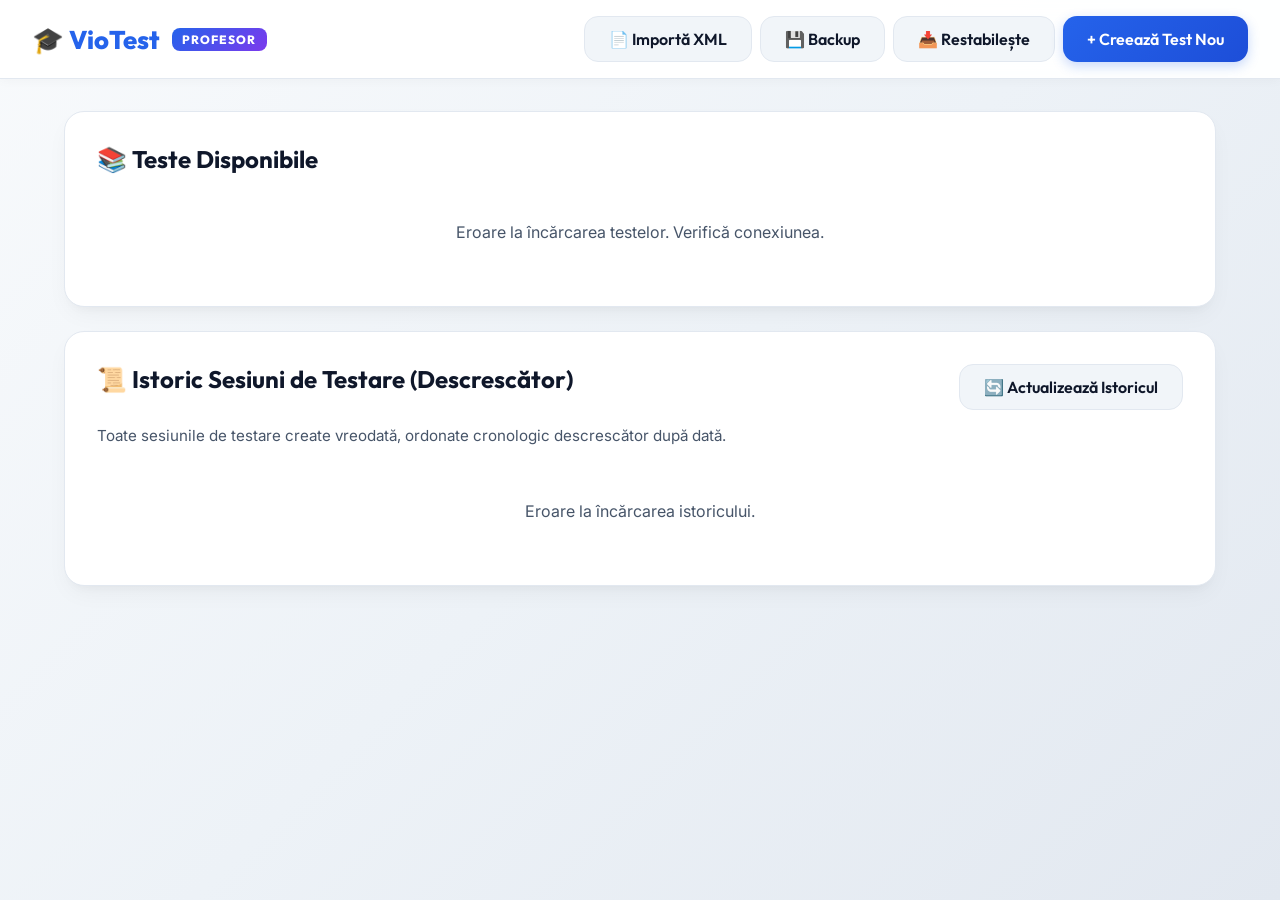
==== index.html @ 2efa8265 "Add XML test import with sample template and session history ordered descending by date" ====
<!DOCTYPE html>
<html lang="ro">
<head>
    <meta charset="UTF-8">
    <meta name="viewport" content="width=device-width, initial-scale=1.0">
    <title>VioTest - Panou Profesor</title>
    <link rel="stylesheet" href="css/styles.css?v=2">
</head>
<body>
    <header>
        <a href="index.html" class="brand">
            🎓 VioTest <span class="brand-badge">Profesor</span>
        </a>
        <div style="display: flex; gap: 0.5rem; flex-wrap: wrap;">
            <button class="btn btn-secondary" onclick="openXmlImportModal()" title="Importă un test dintr-un fișier XML">📄 Importă XML</button>
            <a href="api/backup.php" class="btn btn-secondary" title="Descarcă o copie de rezervă a testelor și rezultatelor">💾 Backup</a>
            <button class="btn btn-secondary" onclick="document.getElementById('restore-file-input').click()" title="Restabilește datele dintr-un fișier JSON de rezervă">📥 Restabilește</button>
            <input type="file" id="restore-file-input" accept=".json" onchange="handleRestoreFileSelect(event)" style="display: none;">
            <button class="btn btn-primary" onclick="openCreateTestModal()">+ Creează Test Nou</button>
        </div>
    </header>

    <main class="container">
        <!-- TEST MANAGEMENT SECTION -->
        <section class="card">
            <h2 class="card-title">📚 Teste Disponibile</h2>
            <div id="tests-loading" style="color: var(--text-secondary); text-align: center; padding: 2rem;">
                Se încarcă testele...
            </div>
            <div id="tests-list" style="display: grid; grid-template-columns: repeat(auto-fill, minmax(320px, 1fr)); gap: 1.25rem;"></div>
        </section>

        <!-- LIVE / SELECTED SESSION RESULTS MONITOR -->
        <section id="active-results-section" class="card" style="display: none;">
            <div style="display: flex; justify-content: space-between; align-items: center; margin-bottom: 1.5rem; flex-wrap: wrap; gap: 1rem;">
                <div>
                    <h2 class="card-title" id="results-session-title">📊 Rezultate Test în Direct</h2>
                    <p style="color: var(--text-secondary); font-size: 0.95rem;">
                        Cod Sesiune: <strong id="results-session-code" style="color: var(--accent-blue);">--</strong>
                    </p>
                </div>
                <div style="display: flex; gap: 0.75rem;">
                    <button class="btn btn-secondary" onclick="openBigScreenForActiveSession()">🖥️ Deschide pe Ecran Mare (QR)</button>
                    <button class="btn btn-secondary" onclick="refreshResults()">🔄 Actualizează Rezultatele</button>
                </div>
            </div>

            <!-- Stats Summary Cards -->
            <div style="display: grid; grid-template-columns: repeat(auto-fit, minmax(180px, 1fr)); gap: 1rem; margin-bottom: 1.5rem;">
                <div style="background: #f8fafc; padding: 1.25rem; border-radius: var(--radius-md); border: 1px solid var(--border-color); text-align: center;">
                    <div style="font-size: 0.85rem; color: var(--text-secondary); font-weight: 600;">Total Studenți</div>
                    <div id="stat-total-students" style="font-family: var(--font-heading); font-size: 2.2rem; font-weight: 800; color: var(--accent-blue);">0</div>
                </div>
                <div style="background: #f8fafc; padding: 1.25rem; border-radius: var(--radius-md); border: 1px solid var(--border-color); text-align: center;">
                    <div style="font-size: 0.85rem; color: var(--text-secondary); font-weight: 600;">Media Notei</div>
                    <div id="stat-avg-score" style="font-family: var(--font-heading); font-size: 2.2rem; font-weight: 800; color: var(--accent-green);">0</div>
                </div>
            </div>

            <!-- Results Table -->
            <div style="overflow-x: auto;">
                <table class="results-table">
                    <thead>
                        <tr>
                            <th>Nume Student</th>
                            <th>ID Student</th>
                            <th>Punctaj</th>
                            <th>Procentaj</th>
                            <th>Trimis la</th>
                        </tr>
                    </thead>
                    <tbody id="results-table-body">
                        <tr>
                            <td colspan="5" style="text-align: center; color: var(--text-secondary); padding: 2rem;">
                                Se așteaptă ca studenții să finalizeze testul...
                            </td>
                        </tr>
                    </tbody>
                </table>
            </div>
        </section>

        <!-- SESSION HISTORY SECTION (ORDERED DESCENDING) -->
        <section class="card">
            <div style="display: flex; justify-content: space-between; align-items: center; margin-bottom: 1rem; flex-wrap: wrap; gap: 1rem;">
                <h2 class="card-title">📜 Istoric Sesiuni de Testare (Descrescător)</h2>
                <button class="btn btn-secondary" onclick="loadHistory()">🔄 Actualizează Istoricul</button>
            </div>
            <p style="color: var(--text-secondary); font-size: 0.95rem; margin-bottom: 1.5rem;">
                Toate sesiunile de testare create vreodată, ordonate cronologic descrescător după dată.
            </p>
            <div id="history-loading" style="color: var(--text-secondary); text-align: center; padding: 2rem;">
                Se încarcă istoricul sesiunilor...
            </div>
            <div id="history-list" style="display: grid; grid-template-columns: repeat(auto-fill, minmax(340px, 1fr)); gap: 1.25rem;"></div>
        </section>
    </main>

    <!-- CREATE TEST MODAL -->
    <div id="create-modal" style="display: none; position: fixed; inset: 0; background: rgba(0,0,0,0.5); backdrop-filter: blur(4px); z-index: 500; overflow-y: auto; padding: 2rem 1rem;">
        <div class="card" style="max-width: 800px; margin: 0 auto; box-shadow: 0 20px 50px rgba(0,0,0,0.15);">
            <div style="display: flex; justify-content: space-between; align-items: center; margin-bottom: 1.5rem;">
                <h2 class="card-title">📝 Creează un Test Nou</h2>
                <button onclick="closeCreateTestModal()" style="background: none; border: none; color: var(--text-secondary); font-size: 1.5rem; cursor: pointer;">✕</button>
            </div>

            <form id="create-test-form" onsubmit="handleCreateTest(event)">
                <div class="form-group">
                    <label class="form-label">Titlul Testului / Subiectul Lecției</label>
                    <input type="text" id="test-title" class="form-input" placeholder="ex. Fizică Cuantică - Test Cursul 3" required>
                </div>

                <div class="form-group">
                    <label class="form-label">Limită de Timp (Minute)</label>
                    <input type="number" id="test-duration" class="form-input" min="1" max="180" value="5" required>
                </div>

                <hr style="border: 0; border-top: 1px solid var(--border-color); margin: 1.5rem 0;">

                <div style="display: flex; justify-content: space-between; align-items: center; margin-bottom: 1rem;">
                    <h3 style="font-family: var(--font-heading); font-size: 1.2rem;">Întrebări (Selectează 1 din 4 opțiuni)</h3>
                    <button type="button" class="btn btn-secondary" onclick="addQuestionField()">+ Adaugă Întrebare</button>
                </div>

                <div id="questions-container"></div>

                <div style="display: flex; gap: 1rem; justify-content: flex-end; margin-top: 2rem;">
                    <button type="button" class="btn btn-secondary" onclick="closeCreateTestModal()">Anulează</button>
                    <button type="submit" class="btn btn-primary">Salvează Testul</button>
                </div>
            </form>
        </div>
    </div>

    <!-- XML IMPORT MODAL -->
    <div id="xml-modal" style="display: none; position: fixed; inset: 0; background: rgba(0,0,0,0.5); backdrop-filter: blur(4px); z-index: 500; overflow-y: auto; padding: 2rem 1rem;">
        <div class="card" style="max-width: 750px; margin: 0 auto; box-shadow: 0 20px 50px rgba(0,0,0,0.15);">
            <div style="display: flex; justify-content: space-between; align-items: center; margin-bottom: 1.5rem;">
                <h2 class="card-title">📄 Importă Test din fișier XML</h2>
                <button onclick="closeXmlImportModal()" style="background: none; border: none; color: var(--text-secondary); font-size: 1.5rem; cursor: pointer;">✕</button>
            </div>

            <div style="background: #f8fafc; border: 1px solid var(--border-color); padding: 1.25rem; border-radius: var(--radius-md); margin-bottom: 1.5rem;">
                <div style="font-weight: 700; color: var(--accent-blue); margin-bottom: 0.5rem;">Model XML de Exemplu:</div>
                <p style="font-size: 0.9rem; color: var(--text-secondary); margin-bottom: 1rem;">
                    Puteți încărca teste dintr-un fișier XML structurat ca mai jos. Apăsați pe buton pentru a descărca fișierul model de exemplu:
                </p>
                <a href="sample_test.xml" download class="btn btn-secondary" style="font-size: 0.9rem; padding: 0.5rem 1rem; margin-bottom: 1rem;">
                    📥 Descarcă Model XML Exemplu (`sample_test.xml`)
                </a>
                
                <pre style="background: #0f172a; color: #38bdf8; padding: 1rem; border-radius: var(--radius-sm); font-size: 0.85rem; overflow-x: auto; max-height: 200px;">
&lt;?xml version="1.0" encoding="UTF-8"?&gt;
&lt;test&gt;
    &lt;title&gt;Titlul Testului Tău&lt;/title&gt;
    &lt;duration_minutes&gt;5&lt;/duration_minutes&gt;
    &lt;questions&gt;
        &lt;question&gt;
            &lt;text&gt;Textul întrebării tale?&lt;/text&gt;
            &lt;option_a&gt;Varianta A&lt;/option_a&gt;
            &lt;option_b&gt;Varianta B&lt;/option_b&gt;
            &lt;option_c&gt;Varianta C&lt;/option_c&gt;
            &lt;option_d&gt;Varianta D&lt;/option_d&gt;
            &lt;correct_option&gt;B&lt;/correct_option&gt;
        &lt;/question&gt;
    &lt;/questions&gt;
&lt;/test&gt;</pre>
            </div>

            <form id="xml-upload-form" onsubmit="handleXmlUpload(event)">
                <div class="form-group">
                    <label class="form-label">Selectează fișierul XML de pe calculator:</label>
                    <input type="file" id="xml-file-input" class="form-input" accept=".xml" required>
                </div>

                <div style="display: flex; gap: 1rem; justify-content: flex-end; margin-top: 1.5rem;">
                    <button type="button" class="btn btn-secondary" onclick="closeXmlImportModal()">Anulează</button>
                    <button type="submit" class="btn btn-primary">🚀 Importă Testul Acum</button>
                </div>
            </form>
        </div>
    </div>

    <!-- BIG SCREEN PROJECTOR MODAL -->
    <div id="big-screen-modal" class="big-screen-modal" style="display: none;">
        <div class="big-screen-header">
            <div>
                <span class="brand-badge" style="font-size: 0.9rem; padding: 0.4rem 0.8rem;">Sesiune Test în Direct</span>
                <h1 id="big-screen-title" style="font-family: var(--font-heading); font-size: 2.2rem; margin-top: 0.5rem; color: var(--text-primary);">Test Lecție</h1>
            </div>
            <button class="btn btn-secondary" onclick="closeBigScreenModal()">Închide Modul Ecran Mare</button>
        </div>

        <div class="big-screen-content">
            <div class="qr-box">
                <div id="big-screen-qr"></div>
                <div style="color: #0f172a; font-family: var(--font-heading); font-weight: 700; margin-top: 1rem; font-size: 1.1rem;">
                    Scanează cu camera telefonului pentru a începe testul
                </div>
            </div>

            <div style="display: flex; flex-direction: column; justify-content: center; gap: 1.5rem;">
                <div>
                    <div style="font-size: 1.1rem; color: var(--text-secondary); font-weight: 600;">Pasul 1: Scanează codul QR sau accesează:</div>
                    <div class="big-join-url" id="big-screen-url">http://.../student.html</div>
                </div>

                <div>
                    <div style="font-size: 1.1rem; color: var(--text-secondary); font-weight: 600;">Pasul 2: Introdu Codul de Sesiune:</div>
                    <div class="big-session-code" id="big-screen-code">000000</div>
                </div>

                <div style="background: #f8fafc; border: 2px solid var(--border-color); padding: 1.5rem; border-radius: var(--radius-lg); margin-top: 1rem;">
                    <div style="display: flex; justify-content: space-between; align-items: center;">
                        <span style="font-size: 1.2rem; font-weight: 700;">Studenți care au trimis:</span>
                        <span id="big-screen-count" style="font-family: var(--font-heading); font-size: 2.5rem; font-weight: 800; color: var(--accent-green);">0</span>
                    </div>
                </div>
            </div>
        </div>
    </div>

    <script src="js/qrcode.min.js"></script>
    <script src="js/admin.js"></script>
</body>
</html>
---- css/styles.css ----
/* VioTest - Modern Light Theme Design System */
@import url('https://fonts.googleapis.com/css2?family=Outfit:wght@300;400;500;600;700;800&family=Inter:wght@400;500;600;700&display=swap');

:root {
    --bg-primary: #f8fafc;
    --bg-secondary: #edf2f7;
    --bg-card: #ffffff;
    --bg-card-hover: #f1f5f9;
    --border-color: #e2e8f0;
    --border-accent: #cbd5e1;
    
    --accent-blue: #2563eb;
    --accent-blue-hover: #1d4ed8;
    --accent-purple: #7c3aed;
    --accent-green: #059669;
    --accent-red: #dc2626;
    --accent-yellow: #d97706;
    
    --text-primary: #0f172a;
    --text-secondary: #475569;
    --text-muted: #64748b;
    
    --radius-sm: 8px;
    --radius-md: 14px;
    --radius-lg: 20px;
    --radius-xl: 28px;
    
    --shadow-soft: 0 10px 25px -5px rgba(0, 0, 0, 0.05), 0 8px 10px -6px rgba(0, 0, 0, 0.03);
    --shadow-glow: 0 0 20px rgba(37, 99, 235, 0.15);
    
    --font-heading: 'Outfit', sans-serif;
    --font-body: 'Inter', sans-serif;
}

* {
    box-sizing: border-box;
    margin: 0;
    padding: 0;
}

html, body {
    color-scheme: light !important;
    font-family: var(--font-body);
    background: #f1f5f9 !important;
    background-image: linear-gradient(135deg, #f8fafc 0%, #edf2f7 50%, #e2e8f0 100%) !important;
    color: var(--text-primary) !important;
    min-height: 100vh;
    display: flex;
    flex-direction: column;
    overflow-x: hidden;
}

/* Header & Navigation */
header {
    background: rgba(255, 255, 255, 0.95);
    backdrop-filter: blur(16px);
    border-bottom: 1px solid var(--border-color);
    padding: 1rem 2rem;
    position: sticky;
    top: 0;
    z-index: 100;
    display: flex;
    justify-content: space-between;
    align-items: center;
    box-shadow: 0 2px 10px rgba(0,0,0,0.03);
}

.brand {
    display: flex;
    align-items: center;
    gap: 0.75rem;
    font-family: var(--font-heading);
    font-size: 1.6rem;
    font-weight: 800;
    color: var(--accent-blue);
    text-decoration: none;
}

.brand-badge {
    background: linear-gradient(135deg, var(--accent-blue), var(--accent-purple));
    color: #fff;
    padding: 0.25rem 0.65rem;
    border-radius: var(--radius-sm);
    font-size: 0.75rem;
    font-weight: 800;
    letter-spacing: 1px;
    text-transform: uppercase;
}

/* Containers */
.container {
    max-width: 1200px;
    margin: 2rem auto;
    padding: 0 1.5rem;
    width: 100%;
    flex: 1;
}

.student-container {
    max-width: 720px;
    margin: 1.5rem auto;
    padding: 0 1rem;
}

/* Card Component */
.card {
    background: var(--bg-card);
    border: 1px solid var(--border-color);
    border-radius: var(--radius-lg);
    padding: 2rem;
    margin-bottom: 1.5rem;
    box-shadow: var(--shadow-soft);
    transition: all 0.25s ease;
}

.card-title {
    font-family: var(--font-heading);
    font-size: 1.5rem;
    font-weight: 700;
    color: var(--text-primary);
    margin-bottom: 1rem;
    display: flex;
    align-items: center;
    gap: 0.5rem;
}

/* Buttons */
.btn {
    display: inline-flex;
    align-items: center;
    justify-content: center;
    gap: 0.5rem;
    padding: 0.75rem 1.5rem;
    font-family: var(--font-heading);
    font-size: 1rem;
    font-weight: 600;
    border-radius: var(--radius-md);
    border: none;
    cursor: pointer;
    transition: all 0.2s cubic-bezier(0.4, 0, 0.2, 1);
    text-decoration: none;
}

.btn-primary {
    background: linear-gradient(135deg, var(--accent-blue), #1d4ed8);
    color: #ffffff;
    box-shadow: 0 4px 12px rgba(37, 99, 235, 0.25);
}

.btn-primary:hover {
    transform: translateY(-2px);
    box-shadow: 0 6px 18px rgba(37, 99, 235, 0.35);
}

.btn-secondary {
    background: #f1f5f9;
    color: var(--text-primary);
    border: 1px solid var(--border-color);
}

.btn-secondary:hover {
    background: #e2e8f0;
    border-color: var(--border-accent);
}

.btn-success {
    background: linear-gradient(135deg, var(--accent-green), #047857);
    color: #ffffff;
    font-weight: 700;
    box-shadow: 0 4px 12px rgba(5, 150, 105, 0.25);
}

.btn-success:hover {
    transform: translateY(-2px);
    box-shadow: 0 6px 18px rgba(5, 150, 105, 0.35);
}

.btn-lg {
    padding: 1rem 2rem;
    font-size: 1.15rem;
    border-radius: var(--radius-lg);
}

.btn-full {
    width: 100%;
}

/* Inputs & Form Groups */
.form-group {
    margin-bottom: 1.25rem;
}

.form-label {
    display: block;
    font-size: 0.9rem;
    font-weight: 600;
    color: var(--text-secondary);
    margin-bottom: 0.4rem;
}

.form-input, .form-select, .form-textarea {
    width: 100%;
    padding: 0.85rem 1rem;
    background: #ffffff;
    border: 1px solid var(--border-accent);
    border-radius: var(--radius-md);
    color: var(--text-primary);
    font-family: var(--font-body);
    font-size: 1rem;
    outline: none;
    transition: all 0.2s;
}

.form-input:focus, .form-select:focus, .form-textarea:focus {
    border-color: var(--accent-blue);
    box-shadow: 0 0 0 3px rgba(37, 99, 235, 0.15);
}

/* BIG SCREEN PROJECTOR MODE (LIGHT THEME) */
.big-screen-modal {
    position: fixed;
    inset: 0;
    background: #ffffff;
    z-index: 1000;
    display: flex;
    flex-direction: column;
    padding: 2.5rem;
    animation: fadeIn 0.3s ease;
}

.big-screen-header {
    display: flex;
    justify-content: space-between;
    align-items: center;
    border-bottom: 2px solid var(--border-color);
    padding-bottom: 1.5rem;
}

.big-screen-content {
    flex: 1;
    display: grid;
    grid-template-columns: 1fr 1fr;
    gap: 3rem;
    align-items: center;
    margin: 2rem 0;
}

.qr-box {
    background: #ffffff;
    padding: 2.5rem;
    border-radius: var(--radius-xl);
    border: 2px solid var(--border-color);
    display: flex;
    flex-direction: column;
    align-items: center;
    justify-content: center;
    box-shadow: 0 15px 40px rgba(0, 0, 0, 0.08);
}

.big-session-code {
    font-family: var(--font-heading);
    font-size: 4rem;
    font-weight: 800;
    color: var(--accent-blue);
    letter-spacing: 4px;
    background: #eff6ff;
    padding: 0.5rem 1.75rem;
    border-radius: var(--radius-lg);
    border: 2px dashed var(--accent-blue);
    display: inline-block;
    margin-top: 1rem;
}

.big-join-url {
    font-size: 1.4rem;
    color: var(--accent-blue);
    font-weight: 600;
    margin-top: 0.5rem;
    word-break: break-all;
}

/* STUDENT TIMER & TEST QUESTION CARDS */
.timer-badge {
    position: sticky;
    top: 5rem;
    z-index: 90;
    background: rgba(255, 255, 255, 0.95);
    backdrop-filter: blur(12px);
    border: 2px solid var(--accent-yellow);
    border-radius: var(--radius-lg);
    padding: 0.85rem 1.5rem;
    display: flex;
    align-items: center;
    justify-content: space-between;
    margin-bottom: 1.5rem;
    box-shadow: 0 6px 20px rgba(217, 119, 6, 0.15);
}

.timer-badge.warning {
    border-color: var(--accent-red);
    box-shadow: 0 0 20px rgba(220, 38, 38, 0.25);
    animation: pulse 1s infinite alternate;
}

.timer-clock {
    font-family: var(--font-heading);
    font-size: 1.8rem;
    font-weight: 800;
    color: var(--accent-yellow);
}

.timer-badge.warning .timer-clock {
    color: var(--accent-red);
}

/* 1-OF-4 OPTIONS SELECTOR */
.question-card {
    background: var(--bg-card);
    border: 1px solid var(--border-color);
    border-radius: var(--radius-lg);
    padding: 1.75rem;
    margin-bottom: 1.5rem;
    box-shadow: 0 4px 12px rgba(0,0,0,0.03);
}

.question-title {
    font-size: 1.2rem;
    font-weight: 700;
    color: var(--text-primary);
    margin-bottom: 1.25rem;
    line-height: 1.5;
}

.options-grid {
    display: grid;
    grid-template-columns: 1fr;
    gap: 0.75rem;
}

.option-btn {
    display: flex;
    align-items: center;
    gap: 1rem;
    padding: 1rem 1.25rem;
    background: #f8fafc;
    border: 1.5px solid var(--border-color);
    border-radius: var(--radius-md);
    color: var(--text-primary);
    cursor: pointer;
    transition: all 0.2s ease;
    text-align: left;
    font-size: 1.05rem;
    font-weight: 500;
}

.option-btn:hover {
    background: #eff6ff;
    border-color: var(--accent-blue);
}

.option-btn.selected {
    background: #eff6ff;
    border-color: var(--accent-blue);
    box-shadow: 0 0 12px rgba(37, 99, 235, 0.2);
    font-weight: 600;
}

.option-badge {
    width: 34px;
    height: 34px;
    border-radius: 50%;
    background: #e2e8f0;
    color: var(--text-primary);
    display: flex;
    align-items: center;
    justify-content: center;
    font-family: var(--font-heading);
    font-weight: 700;
    flex-shrink: 0;
}

.option-btn.selected .option-badge {
    background: var(--accent-blue);
    color: #ffffff;
}

/* RESULTS TABLE */
.results-table {
    width: 100%;
    border-collapse: collapse;
    margin-top: 1rem;
}

.results-table th, .results-table td {
    padding: 1rem;
    text-align: left;
    border-bottom: 1px solid var(--border-color);
}

.results-table th {
    font-family: var(--font-heading);
    color: var(--text-secondary);
    font-weight: 700;
    font-size: 0.85rem;
    text-transform: uppercase;
    letter-spacing: 0.5px;
    background: #f8fafc;
}

.score-tag {
    display: inline-block;
    padding: 0.35rem 0.75rem;
    border-radius: var(--radius-sm);
    font-weight: 700;
    font-size: 0.9rem;
}

.score-tag.high {
    background: #dcfce7;
    color: #166534;
    border: 1px solid #bbf7d0;
}

.score-tag.medium {
    background: #fef3c7;
    color: #92400e;
    border: 1px solid #fde68a;
}

.score-tag.low {
    background: #fee2e2;
    color: #991b1b;
    border: 1px solid #fecaca;
}

/* Animations */
@keyframes fadeIn {
    from { opacity: 0; transform: scale(0.99); }
    to { opacity: 1; transform: scale(1); }
}

@keyframes pulse {
    0% { transform: scale(1); }
    100% { transform: scale(1.02); }
}

/* Responsive adjustments */
@media (max-width: 768px) {
    .big-screen-content {
        grid-template-columns: 1fr;
        gap: 1.5rem;
    }
    
    header {
        padding: 1rem;
    }
    
    .card {
        padding: 1.25rem;
    }
}
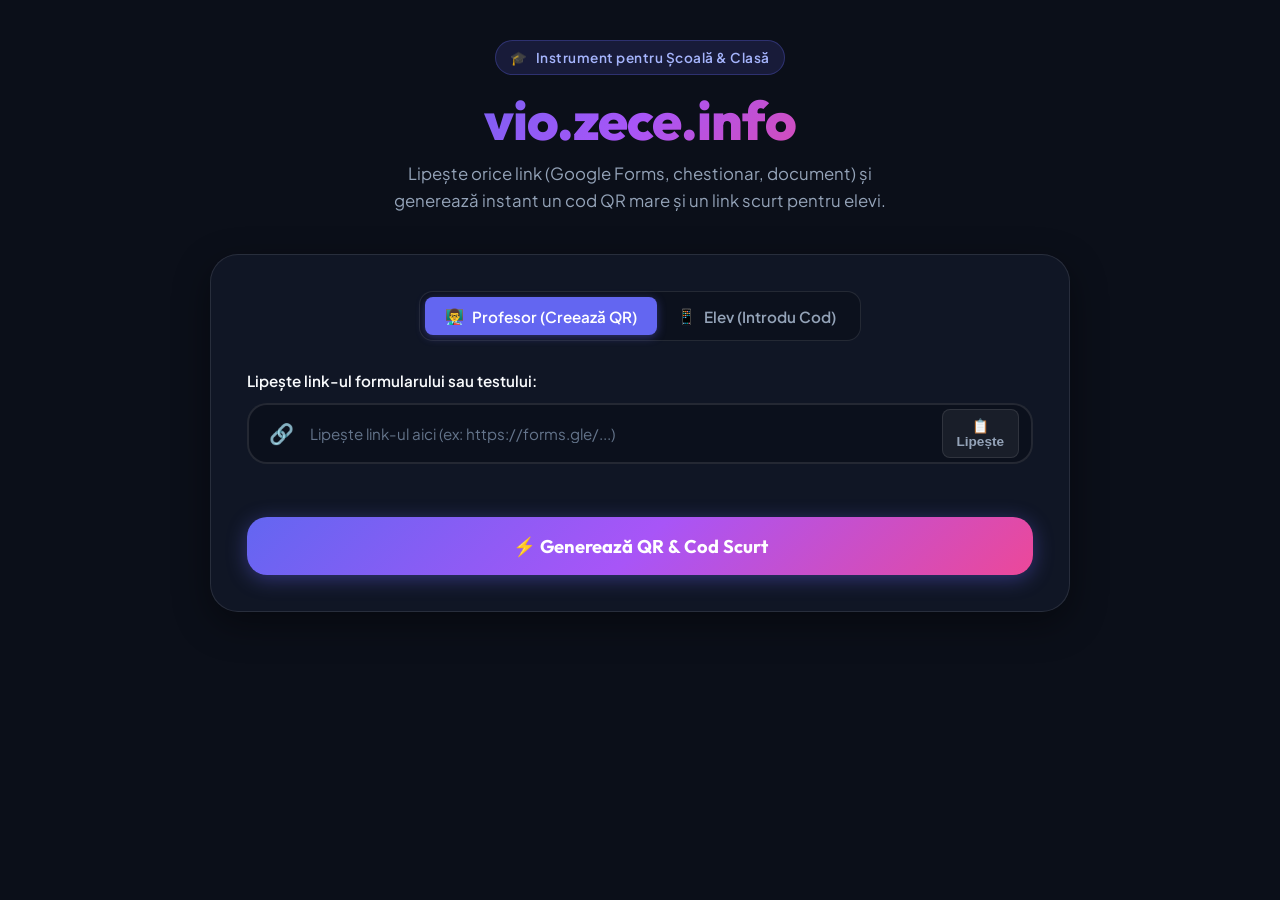
==== commit bed4eec7: "feat: transform application into a classroom QR code and short link generator" ====
--- a/index.html
+++ b/index.html
@@ -3,224 +3,182 @@
 <head>
     <meta charset="UTF-8">
     <meta name="viewport" content="width=device-width, initial-scale=1.0">
-    <title>VioTest - Panou Profesor</title>
-    <link rel="stylesheet" href="css/styles.css?v=2">
+    <title>vio.zece.info - Generează QR & Cod Rapid pentru Clasă</title>
+    <meta name="description" content="Partajează instant Google Forms, teste și link-uri în clasă: generează un cod QR mare și un link scurt de forma vio.zece.info/1234.">
+    
+    <!-- Open Graph for sharing -->
+    <meta property="og:title" content="vio.zece.info - Cod & QR Rapid">
+    <meta property="og:description" content="Partajare rapidă de link-uri și formulare pentru elevi.">
+    <meta property="og:type" content="website">
+
+    <link rel="stylesheet" href="css/styles.css?v=3">
 </head>
 <body>
-    <header>
-        <a href="index.html" class="brand">
-            🎓 VioTest <span class="brand-badge">Profesor</span>
-        </a>
-        <div style="display: flex; gap: 0.5rem; flex-wrap: wrap;">
-            <button class="btn btn-secondary" onclick="openXmlImportModal()" title="Importă un test dintr-un fișier XML">📄 Importă XML</button>
-            <a href="api/backup.php" class="btn btn-secondary" title="Descarcă o copie de rezervă a testelor și rezultatelor">💾 Backup</a>
-            <button class="btn btn-secondary" onclick="document.getElementById('restore-file-input').click()" title="Restabilește datele dintr-un fișier JSON de rezervă">📥 Restabilește</button>
-            <input type="file" id="restore-file-input" accept=".json" onchange="handleRestoreFileSelect(event)" style="display: none;">
-            <button class="btn btn-primary" onclick="openCreateTestModal()">+ Creează Test Nou</button>
-        </div>
-    </header>
+    <!-- Ambient Background Effects -->
+    <div class="bg-ambient">
+        <div class="ambient-circle-1"></div>
+        <div class="ambient-circle-2"></div>
+    </div>
 
-    <main class="container">
-        <!-- TEST MANAGEMENT SECTION -->
-        <section class="card">
-            <h2 class="card-title">📚 Teste Disponibile</h2>
-            <div id="tests-loading" style="color: var(--text-secondary); text-align: center; padding: 2rem;">
-                Se încarcă testele...
+    <div class="app-container">
+        <!-- Header / Branding -->
+        <header class="app-header">
+            <div class="brand-badge">
+                <span>🎓</span> Instrument pentru Școală & Clasă
             </div>
-            <div id="tests-list" style="display: grid; grid-template-columns: repeat(auto-fill, minmax(320px, 1fr)); gap: 1.25rem;"></div>
-        </section>
+            <h1 class="brand-title">vio.zece.info</h1>
+            <p class="brand-desc">Lipește orice link (Google Forms, chestionar, document) și generează instant un cod QR mare și un link scurt pentru elevi.</p>
+        </header>
 
-        <!-- LIVE / SELECTED SESSION RESULTS MONITOR -->
-        <section id="active-results-section" class="card" style="display: none;">
-            <div style="display: flex; justify-content: space-between; align-items: center; margin-bottom: 1.5rem; flex-wrap: wrap; gap: 1rem;">
-                <div>
-                    <h2 class="card-title" id="results-session-title">📊 Rezultate Test în Direct</h2>
-                    <p style="color: var(--text-secondary); font-size: 0.95rem;">
-                        Cod Sesiune: <strong id="results-session-code" style="color: var(--accent-blue);">--</strong>
-                    </p>
-                </div>
-                <div style="display: flex; gap: 0.75rem;">
-                    <button class="btn btn-secondary" onclick="openBigScreenForActiveSession()">🖥️ Deschide pe Ecran Mare (QR)</button>
-                    <button class="btn btn-secondary" onclick="refreshResults()">🔄 Actualizează Rezultatele</button>
-                </div>
+        <!-- Main Workspace Card -->
+        <main class="main-card">
+            <!-- Mode Switcher Tabs -->
+            <div class="mode-tabs">
+                <button type="button" id="tab-teacher" class="tab-btn active" onclick="switchMode('teacher')">
+                    <span>👨‍🏫</span> Profesor (Creează QR)
+                </button>
+                <button type="button" id="tab-student" class="tab-btn" onclick="switchMode('student')">
+                    <span>📱</span> Elev (Introdu Cod)
+                </button>
             </div>
 
-            <!-- Stats Summary Cards -->
-            <div style="display: grid; grid-template-columns: repeat(auto-fit, minmax(180px, 1fr)); gap: 1rem; margin-bottom: 1.5rem;">
-                <div style="background: #f8fafc; padding: 1.25rem; border-radius: var(--radius-md); border: 1px solid var(--border-color); text-align: center;">
-                    <div style="font-size: 0.85rem; color: var(--text-secondary); font-weight: 600;">Total Studenți</div>
-                    <div id="stat-total-students" style="font-family: var(--font-heading); font-size: 2.2rem; font-weight: 800; color: var(--accent-blue);">0</div>
+            <!-- TEACHER VIEW -->
+            <div id="teacher-view">
+                <div class="input-group-wrapper">
+                    <label for="url-input" class="input-label">Lipește link-ul formularului sau testului:</label>
+                    <div class="input-box-container" id="input-container">
+                        <span class="input-icon">🔗</span>
+                        <input 
+                            type="text" 
+                            id="url-input" 
+                            class="url-input" 
+                            placeholder="Lipește link-ul aici (ex: https://forms.gle/...)" 
+                            autocomplete="off" 
+                            spellcheck="false"
+                        >
+                        <div class="input-actions">
+                            <button type="button" id="btn-paste" class="action-icon-btn" title="Lipește din clipboard" onclick="pasteFromClipboard()">
+                                📋 Lipește
+                            </button>
+                            <button type="button" id="btn-clear" class="action-icon-btn" title="Șterge textul" onclick="clearInput()" style="display: none;">
+                                ✕ Șterge
+                            </button>
+                        </div>
+                    </div>
+                    <div id="validation-msg" class="validation-message"></div>
                 </div>
-                <div style="background: #f8fafc; padding: 1.25rem; border-radius: var(--radius-md); border: 1px solid var(--border-color); text-align: center;">
-                    <div style="font-size: 0.85rem; color: var(--text-secondary); font-weight: 600;">Media Notei</div>
-                    <div id="stat-avg-score" style="font-family: var(--font-heading); font-size: 2.2rem; font-weight: 800; color: var(--accent-green);">0</div>
-                </div>
+
+                <button type="button" id="btn-generate" class="btn-generate" onclick="handleGenerate()">
+                    <span>⚡ Generează QR & Cod Scurt</span>
+                </button>
+
+                <!-- RESULTS SECTION (Smoothly revealed upon generation) -->
+                <section id="results-section" class="results-container" style="display: none;">
+                    
+                    <!-- Short Link Box for Students -->
+                    <div class="short-link-badge-container">
+                        <div class="short-link-label">Cod Scurt pentru Elevi</div>
+                        <div class="short-link-url-display">
+                            <span id="domain-prefix">vio.zece.info/</span>
+                            <span id="short-code-badge" class="short-code-highlight">----</span>
+                        </div>
+                        <div class="short-link-actions">
+                            <button type="button" class="btn-secondary" onclick="copyShortLink()">
+                                📋 Copiază Link Scurt
+                            </button>
+                            <button type="button" class="btn-secondary" onclick="openDestinationUrl()">
+                                ↗️ Deschide Formular
+                            </button>
+                        </div>
+                    </div>
+
+                    <!-- Scannable Big QR Code Frame -->
+                    <div class="qr-frame">
+                        <div id="qrcode-container"></div>
+                    </div>
+
+                    <p class="qr-instruction">
+                        <span>📷</span> Elevii pot scana acest cod direct cu camera telefonului
+                    </p>
+
+                    <!-- QR Actions (Projector Mode / Download) -->
+                    <div class="qr-actions">
+                        <button type="button" class="btn-projector" onclick="openProjectorMode()">
+                            🖥️ Mod Proiector (Ecran Mare)
+                        </button>
+                        <button type="button" class="btn-secondary" onclick="downloadQrImage()">
+                            💾 Descarcă QR (PNG)
+                        </button>
+                        <button type="button" class="btn-secondary" onclick="resetForm()">
+                            🔄 Alt Link
+                        </button>
+                    </div>
+
+                    <!-- Destination URL Info Pill -->
+                    <div class="destination-pill" id="dest-pill" title="">
+                        <span>Trimite către:</span>
+                        <a id="dest-link-anchor" href="#" target="_blank" rel="noopener noreferrer">...</a>
+                    </div>
+                </section>
             </div>
 
-            <!-- Results Table -->
-            <div style="overflow-x: auto;">
-                <table class="results-table">
-                    <thead>
-                        <tr>
-                            <th>Nume Student</th>
-                            <th>ID Student</th>
-                            <th>Punctaj</th>
-                            <th>Procentaj</th>
-                            <th>Trimis la</th>
-                        </tr>
-                    </thead>
-                    <tbody id="results-table-body">
-                        <tr>
-                            <td colspan="5" style="text-align: center; color: var(--text-secondary); padding: 2rem;">
-                                Se așteaptă ca studenții să finalizeze testul...
-                            </td>
-                        </tr>
-                    </tbody>
-                </table>
-            </div>
-        </section>
+            <!-- STUDENT DIRECT ENTRY VIEW -->
+            <div id="student-view" class="student-card-view" style="display: none;">
+                <h2 style="font-family: var(--font-heading); font-size: 1.5rem; margin-bottom: 0.5rem;">Intră la test sau formular</h2>
+                <p style="color: var(--text-secondary); font-size: 0.95rem;">Introdu codul din 4 cifre sau litere afișat de profesor pe tablă/ecran:</p>
 
-        <!-- SESSION HISTORY SECTION (ORDERED DESCENDING) -->
-        <section class="card">
-            <div style="display: flex; justify-content: space-between; align-items: center; margin-bottom: 1rem; flex-wrap: wrap; gap: 1rem;">
-                <h2 class="card-title">📜 Istoric Sesiuni de Testare (Descrescător)</h2>
-                <button class="btn btn-secondary" onclick="loadHistory()">🔄 Actualizează Istoricul</button>
-            </div>
-            <p style="color: var(--text-secondary); font-size: 0.95rem; margin-bottom: 1.5rem;">
-                Toate sesiunile de testare create vreodată, ordonate cronologic descrescător după dată.
-            </p>
-            <div id="history-loading" style="color: var(--text-secondary); text-align: center; padding: 2rem;">
-                Se încarcă istoricul sesiunilor...
-            </div>
-            <div id="history-list" style="display: grid; grid-template-columns: repeat(auto-fill, minmax(340px, 1fr)); gap: 1.25rem;"></div>
-        </section>
-    </main>
-
-    <!-- CREATE TEST MODAL -->
-    <div id="create-modal" style="display: none; position: fixed; inset: 0; background: rgba(0,0,0,0.5); backdrop-filter: blur(4px); z-index: 500; overflow-y: auto; padding: 2rem 1rem;">
-        <div class="card" style="max-width: 800px; margin: 0 auto; box-shadow: 0 20px 50px rgba(0,0,0,0.15);">
-            <div style="display: flex; justify-content: space-between; align-items: center; margin-bottom: 1.5rem;">
-                <h2 class="card-title">📝 Creează un Test Nou</h2>
-                <button onclick="closeCreateTestModal()" style="background: none; border: none; color: var(--text-secondary); font-size: 1.5rem; cursor: pointer;">✕</button>
-            </div>
-
-            <form id="create-test-form" onsubmit="handleCreateTest(event)">
-                <div class="form-group">
-                    <label class="form-label">Titlul Testului / Subiectul Lecției</label>
-                    <input type="text" id="test-title" class="form-input" placeholder="ex. Fizică Cuantică - Test Cursul 3" required>
+                <div style="margin: 1.5rem 0;">
+                    <input 
+                        type="text" 
+                        id="student-code-input" 
+                        class="student-code-input" 
+                        placeholder="1234" 
+                        maxlength="6" 
+                        autocomplete="off" 
+                        spellcheck="false"
+                    >
+                    <div id="student-code-msg" class="validation-message" style="justify-content: center;"></div>
                 </div>
 
-                <div class="form-group">
-                    <label class="form-label">Limită de Timp (Minute)</label>
-                    <input type="number" id="test-duration" class="form-input" min="1" max="180" value="5" required>
-                </div>
+                <button type="button" id="btn-student-submit" class="btn-generate" onclick="handleStudentSubmit()" style="max-width: 320px; margin: 0 auto;">
+                    <span>🚀 Deschide Formularul</span>
+                </button>
+            </div>
+        </main>
 
-                <hr style="border: 0; border-top: 1px solid var(--border-color); margin: 1.5rem 0;">
+        <!-- RECENT LINKS LIST (For Teacher's Convenience) -->
+        <section id="recent-section" class="recent-section" style="display: none;">
+            <div class="recent-title">
+                <span>🕒 Link-uri Generate Recent</span>
+                <button type="button" class="recent-clear-btn" onclick="clearRecentLinks()">Șterge Istoricul</button>
+            </div>
+            <div id="recent-list" class="recent-list"></div>
+        </section>
+    </div>
 
-                <div style="display: flex; justify-content: space-between; align-items: center; margin-bottom: 1rem;">
-                    <h3 style="font-family: var(--font-heading); font-size: 1.2rem;">Întrebări (Selectează 1 din 4 opțiuni)</h3>
-                    <button type="button" class="btn btn-secondary" onclick="addQuestionField()">+ Adaugă Întrebare</button>
-                </div>
+    <!-- FULLSCREEN PROJECTOR VIEW (Classroom beamer mode) -->
+    <div id="projector-modal" class="projector-modal">
+        <button type="button" class="projector-close-btn" onclick="closeProjectorMode()">✕ Închide (ESC)</button>
+        
+        <div class="projector-header">
+            <div class="projector-domain">Accesează pe telefon: <span style="color: #60a5fa;">vio.zece.info/</span></div>
+            <div class="projector-code-badge" id="projector-code-text">----</div>
+        </div>
 
-                <div id="questions-container"></div>
+        <div class="projector-qr-wrapper">
+            <div id="projector-qr-container"></div>
+        </div>
 
-                <div style="display: flex; gap: 1rem; justify-content: flex-end; margin-top: 2rem;">
-                    <button type="button" class="btn btn-secondary" onclick="closeCreateTestModal()">Anulează</button>
-                    <button type="submit" class="btn btn-primary">Salvează Testul</button>
-                </div>
-            </form>
+        <div class="projector-footer">
+            sau scanează codul QR cu camera telefonului
         </div>
     </div>
 
-    <!-- XML IMPORT MODAL -->
-    <div id="xml-modal" style="display: none; position: fixed; inset: 0; background: rgba(0,0,0,0.5); backdrop-filter: blur(4px); z-index: 500; overflow-y: auto; padding: 2rem 1rem;">
-        <div class="card" style="max-width: 750px; margin: 0 auto; box-shadow: 0 20px 50px rgba(0,0,0,0.15);">
-            <div style="display: flex; justify-content: space-between; align-items: center; margin-bottom: 1.5rem;">
-                <h2 class="card-title">📄 Importă Test din fișier XML</h2>
-                <button onclick="closeXmlImportModal()" style="background: none; border: none; color: var(--text-secondary); font-size: 1.5rem; cursor: pointer;">✕</button>
-            </div>
+    <!-- Toast Notification -->
+    <div id="toast" class="toast-notice"></div>
 
-            <div style="background: #f8fafc; border: 1px solid var(--border-color); padding: 1.25rem; border-radius: var(--radius-md); margin-bottom: 1.5rem;">
-                <div style="font-weight: 700; color: var(--accent-blue); margin-bottom: 0.5rem;">Model XML de Exemplu:</div>
-                <p style="font-size: 0.9rem; color: var(--text-secondary); margin-bottom: 1rem;">
-                    Puteți încărca teste dintr-un fișier XML structurat ca mai jos. Apăsați pe buton pentru a descărca fișierul model de exemplu:
-                </p>
-                <a href="sample_test.xml" download class="btn btn-secondary" style="font-size: 0.9rem; padding: 0.5rem 1rem; margin-bottom: 1rem;">
-                    📥 Descarcă Model XML Exemplu (`sample_test.xml`)
-                </a>
-                
-                <pre style="background: #0f172a; color: #38bdf8; padding: 1rem; border-radius: var(--radius-sm); font-size: 0.85rem; overflow-x: auto; max-height: 200px;">
-&lt;?xml version="1.0" encoding="UTF-8"?&gt;
-&lt;test&gt;
-    &lt;title&gt;Titlul Testului Tău&lt;/title&gt;
-    &lt;duration_minutes&gt;5&lt;/duration_minutes&gt;
-    &lt;questions&gt;
-        &lt;question&gt;
-            &lt;text&gt;Textul întrebării tale?&lt;/text&gt;
-            &lt;option_a&gt;Varianta A&lt;/option_a&gt;
-            &lt;option_b&gt;Varianta B&lt;/option_b&gt;
-            &lt;option_c&gt;Varianta C&lt;/option_c&gt;
-            &lt;option_d&gt;Varianta D&lt;/option_d&gt;
-            &lt;correct_option&gt;B&lt;/correct_option&gt;
-        &lt;/question&gt;
-    &lt;/questions&gt;
-&lt;/test&gt;</pre>
-            </div>
-
-            <form id="xml-upload-form" onsubmit="handleXmlUpload(event)">
-                <div class="form-group">
-                    <label class="form-label">Selectează fișierul XML de pe calculator:</label>
-                    <input type="file" id="xml-file-input" class="form-input" accept=".xml" required>
-                </div>
-
-                <div style="display: flex; gap: 1rem; justify-content: flex-end; margin-top: 1.5rem;">
-                    <button type="button" class="btn btn-secondary" onclick="closeXmlImportModal()">Anulează</button>
-                    <button type="submit" class="btn btn-primary">🚀 Importă Testul Acum</button>
-                </div>
-            </form>
-        </div>
-    </div>
-
-    <!-- BIG SCREEN PROJECTOR MODAL -->
-    <div id="big-screen-modal" class="big-screen-modal" style="display: none;">
-        <div class="big-screen-header">
-            <div>
-                <span class="brand-badge" style="font-size: 0.9rem; padding: 0.4rem 0.8rem;">Sesiune Test în Direct</span>
-                <h1 id="big-screen-title" style="font-family: var(--font-heading); font-size: 2.2rem; margin-top: 0.5rem; color: var(--text-primary);">Test Lecție</h1>
-            </div>
-            <button class="btn btn-secondary" onclick="closeBigScreenModal()">Închide Modul Ecran Mare</button>
-        </div>
-
-        <div class="big-screen-content">
-            <div class="qr-box">
-                <div id="big-screen-qr"></div>
-                <div style="color: #0f172a; font-family: var(--font-heading); font-weight: 700; margin-top: 1rem; font-size: 1.1rem;">
-                    Scanează cu camera telefonului pentru a începe testul
-                </div>
-            </div>
-
-            <div style="display: flex; flex-direction: column; justify-content: center; gap: 1.5rem;">
-                <div>
-                    <div style="font-size: 1.1rem; color: var(--text-secondary); font-weight: 600;">Pasul 1: Scanează codul QR sau accesează:</div>
-                    <div class="big-join-url" id="big-screen-url">http://.../student.html</div>
-                </div>
-
-                <div>
-                    <div style="font-size: 1.1rem; color: var(--text-secondary); font-weight: 600;">Pasul 2: Introdu Codul de Sesiune:</div>
-                    <div class="big-session-code" id="big-screen-code">000000</div>
-                </div>
-
-                <div style="background: #f8fafc; border: 2px solid var(--border-color); padding: 1.5rem; border-radius: var(--radius-lg); margin-top: 1rem;">
-                    <div style="display: flex; justify-content: space-between; align-items: center;">
-                        <span style="font-size: 1.2rem; font-weight: 700;">Studenți care au trimis:</span>
-                        <span id="big-screen-count" style="font-family: var(--font-heading); font-size: 2.5rem; font-weight: 800; color: var(--accent-green);">0</span>
-                    </div>
-                </div>
-            </div>
-        </div>
-    </div>
-
+    <!-- Scripts -->
     <script src="js/qrcode.min.js"></script>
-    <script src="js/admin.js"></script>
+    <script src="js/app.js?v=3"></script>
 </body>
 </html>
--- a/css/styles.css
+++ b/css/styles.css
@@ -1,461 +1,784 @@
-/* VioTest - Modern Light Theme Design System */
-@import url('https://fonts.googleapis.com/css2?family=Outfit:wght@300;400;500;600;700;800&family=Inter:wght@400;500;600;700&display=swap');
+/* ==========================================================================
+   vio.zece.info - Design System & Modern Styling
+   ========================================================================== */
+
+@import url('https://fonts.googleapis.com/css2?family=Outfit:wght@400;500;600;700;800&family=Plus+Jakarta+Sans:wght@400;500;600;700&display=swap');
 
 :root {
-    --bg-primary: #f8fafc;
-    --bg-secondary: #edf2f7;
-    --bg-card: #ffffff;
-    --bg-card-hover: #f1f5f9;
-    --border-color: #e2e8f0;
-    --border-accent: #cbd5e1;
+    --font-heading: 'Outfit', -apple-system, BlinkMacSystemFont, 'Segoe UI', Roboto, sans-serif;
+    --font-body: 'Plus Jakarta Sans', -apple-system, BlinkMacSystemFont, 'Segoe UI', Roboto, sans-serif;
     
-    --accent-blue: #2563eb;
-    --accent-blue-hover: #1d4ed8;
-    --accent-purple: #7c3aed;
-    --accent-green: #059669;
-    --accent-red: #dc2626;
-    --accent-yellow: #d97706;
+    /* Harmonious Slate & Vibrant Indigo Theme */
+    --bg-main: #0b0f19;
+    --bg-card: rgba(18, 24, 40, 0.85);
+    --bg-card-hover: rgba(24, 32, 53, 0.95);
+    --bg-input: rgba(11, 15, 25, 0.7);
+    --border-color: rgba(255, 255, 255, 0.1);
+    --border-focus: #6366f1;
     
-    --text-primary: #0f172a;
-    --text-secondary: #475569;
+    --text-primary: #f8fafc;
+    --text-secondary: #94a3b8;
     --text-muted: #64748b;
+    
+    --accent-primary: #6366f1;
+    --accent-primary-hover: #4f46e5;
+    --accent-gradient: linear-gradient(135deg, #6366f1 0%, #a855f7 50%, #ec4899 100%);
+    --accent-glow: rgba(99, 102, 241, 0.35);
+    
+    --success: #10b981;
+    --success-bg: rgba(16, 185, 129, 0.12);
+    --warning: #f59e0b;
+    --warning-bg: rgba(245, 158, 11, 0.12);
+    --danger: #ef4444;
+    --danger-bg: rgba(239, 68, 68, 0.12);
     
     --radius-sm: 8px;
     --radius-md: 14px;
     --radius-lg: 20px;
     --radius-xl: 28px;
     
-    --shadow-soft: 0 10px 25px -5px rgba(0, 0, 0, 0.05), 0 8px 10px -6px rgba(0, 0, 0, 0.03);
-    --shadow-glow: 0 0 20px rgba(37, 99, 235, 0.15);
+    --shadow-subtle: 0 4px 20px rgba(0, 0, 0, 0.25);
+    --shadow-elevated: 0 12px 36px rgba(0, 0, 0, 0.4);
+    --shadow-glow: 0 0 30px var(--accent-glow);
     
-    --font-heading: 'Outfit', sans-serif;
-    --font-body: 'Inter', sans-serif;
-}
-
-* {
+    --transition-fast: 0.15s ease;
+    --transition-normal: 0.25s cubic-bezier(0.16, 1, 0.3, 1);
+}
+
+*, *::before, *::after {
     box-sizing: border-box;
     margin: 0;
     padding: 0;
 }
 
 html, body {
-    color-scheme: light !important;
+    min-height: 100vh;
     font-family: var(--font-body);
-    background: #f1f5f9 !important;
-    background-image: linear-gradient(135deg, #f8fafc 0%, #edf2f7 50%, #e2e8f0 100%) !important;
-    color: var(--text-primary) !important;
-    min-height: 100vh;
+    background-color: var(--bg-main);
+    color: var(--text-primary);
+    line-height: 1.6;
+    overflow-x: hidden;
+}
+
+/* Background Atmosphere */
+.bg-ambient {
+    position: fixed;
+    top: 0;
+    left: 0;
+    width: 100vw;
+    height: 100vh;
+    z-index: -1;
+    pointer-events: none;
+    overflow: hidden;
+}
+
+.ambient-circle-1 {
+    position: absolute;
+    width: 600px;
+    height: 600px;
+    top: -150px;
+    left: 50%;
+    transform: translateX(-50%);
+    background: radial-gradient(circle, rgba(99, 102, 241, 0.15) 0%, rgba(99, 102, 241, 0) 70%);
+    filter: blur(50px);
+}
+
+.ambient-circle-2 {
+    position: absolute;
+    width: 500px;
+    height: 500px;
+    bottom: -100px;
+    right: 10%;
+    background: radial-gradient(circle, rgba(236, 72, 153, 0.1) 0%, rgba(236, 72, 153, 0) 70%);
+    filter: blur(60px);
+}
+
+/* Container */
+.app-container {
+    max-width: 900px;
+    margin: 0 auto;
+    padding: 2.5rem 1.25rem 4rem;
     display: flex;
     flex-direction: column;
-    overflow-x: hidden;
-}
-
-/* Header & Navigation */
-header {
-    background: rgba(255, 255, 255, 0.95);
+    align-items: center;
+}
+
+/* Header */
+.app-header {
+    text-align: center;
+    margin-bottom: 2.5rem;
+    animation: fadeInDown 0.6s var(--transition-normal);
+}
+
+.brand-badge {
+    display: inline-flex;
+    align-items: center;
+    gap: 0.5rem;
+    padding: 0.35rem 0.9rem;
+    border-radius: 999px;
+    background: rgba(99, 102, 241, 0.15);
+    border: 1px solid rgba(99, 102, 241, 0.3);
+    color: #a5b4fc;
+    font-size: 0.85rem;
+    font-weight: 600;
+    margin-bottom: 0.85rem;
+    letter-spacing: 0.5px;
+}
+
+.brand-title {
+    font-family: var(--font-heading);
+    font-size: clamp(2.4rem, 5vw, 3.4rem);
+    font-weight: 800;
+    letter-spacing: -1px;
+    line-height: 1.15;
+    background: var(--accent-gradient);
+    -webkit-background-clip: text;
+    -webkit-text-fill-color: transparent;
+    margin-bottom: 0.6rem;
+}
+
+.brand-desc {
+    color: var(--text-secondary);
+    font-size: 1.05rem;
+    max-width: 520px;
+    margin: 0 auto;
+}
+
+/* Main Card */
+.main-card {
+    width: 100%;
+    background: var(--bg-card);
     backdrop-filter: blur(16px);
-    border-bottom: 1px solid var(--border-color);
-    padding: 1rem 2rem;
-    position: sticky;
+    -webkit-backdrop-filter: blur(16px);
+    border: 1px solid var(--border-color);
+    border-radius: var(--radius-xl);
+    padding: 2.25rem;
+    box-shadow: var(--shadow-elevated);
+    position: relative;
+    transition: var(--transition-normal);
+    animation: fadeInUp 0.6s var(--transition-normal);
+}
+
+/* Mode Switcher / Tab */
+.mode-tabs {
+    display: flex;
+    background: rgba(11, 15, 25, 0.6);
+    padding: 0.3rem;
+    border-radius: var(--radius-md);
+    margin-bottom: 1.75rem;
+    border: 1px solid var(--border-color);
+    width: fit-content;
+    margin-left: auto;
+    margin-right: auto;
+}
+
+.tab-btn {
+    background: transparent;
+    border: none;
+    color: var(--text-secondary);
+    font-family: var(--font-body);
+    font-weight: 600;
+    font-size: 0.95rem;
+    padding: 0.55rem 1.25rem;
+    border-radius: var(--radius-sm);
+    cursor: pointer;
+    transition: var(--transition-fast);
+    display: flex;
+    align-items: center;
+    gap: 0.5rem;
+}
+
+.tab-btn.active {
+    background: var(--accent-primary);
+    color: #ffffff;
+    box-shadow: 0 2px 10px rgba(99, 102, 241, 0.4);
+}
+
+/* Input Section */
+.input-group-wrapper {
+    margin-bottom: 1.5rem;
+}
+
+.input-label {
+    display: block;
+    font-weight: 600;
+    font-size: 0.95rem;
+    margin-bottom: 0.6rem;
+    color: var(--text-primary);
+}
+
+.input-box-container {
+    position: relative;
+    display: flex;
+    align-items: center;
+    border: 2px solid var(--border-color);
+    border-radius: var(--radius-lg);
+    background: var(--bg-input);
+    transition: var(--transition-normal);
+}
+
+.input-box-container:focus-within {
+    border-color: var(--border-focus);
+    box-shadow: 0 0 0 4px rgba(99, 102, 241, 0.2);
+}
+
+.input-box-container.has-error {
+    border-color: var(--danger);
+    box-shadow: 0 0 0 4px rgba(239, 68, 68, 0.2);
+}
+
+.input-icon {
+    padding-left: 1.25rem;
+    color: var(--text-muted);
+    font-size: 1.25rem;
+    display: flex;
+    align-items: center;
+}
+
+.url-input {
+    width: 100%;
+    background: transparent;
+    border: none;
+    padding: 1.15rem 1rem;
+    color: var(--text-primary);
+    font-size: 1.05rem;
+    font-family: var(--font-body);
+    outline: none;
+}
+
+.url-input::placeholder {
+    color: var(--text-muted);
+    font-size: 0.95rem;
+}
+
+.input-actions {
+    display: flex;
+    gap: 0.4rem;
+    padding-right: 0.75rem;
+}
+
+.action-icon-btn {
+    background: rgba(255, 255, 255, 0.06);
+    border: 1px solid rgba(255, 255, 255, 0.1);
+    color: var(--text-secondary);
+    border-radius: var(--radius-sm);
+    padding: 0.5rem 0.75rem;
+    font-size: 0.85rem;
+    font-weight: 600;
+    cursor: pointer;
+    transition: var(--transition-fast);
+    display: inline-flex;
+    align-items: center;
+    gap: 0.35rem;
+}
+
+.action-icon-btn:hover {
+    background: rgba(255, 255, 255, 0.14);
+    color: var(--text-primary);
+}
+
+/* Feedback Message */
+.validation-message {
+    margin-top: 0.5rem;
+    font-size: 0.88rem;
+    min-height: 1.3rem;
+    display: flex;
+    align-items: center;
+    gap: 0.4rem;
+}
+
+.validation-message.error {
+    color: #f87171;
+}
+
+.validation-message.success {
+    color: #34d399;
+}
+
+/* Big Action Button */
+.btn-generate {
+    width: 100%;
+    background: var(--accent-gradient);
+    border: none;
+    color: #ffffff;
+    font-family: var(--font-heading);
+    font-size: 1.15rem;
+    font-weight: 700;
+    padding: 1.1rem 1.5rem;
+    border-radius: var(--radius-lg);
+    cursor: pointer;
+    box-shadow: 0 4px 20px rgba(99, 102, 241, 0.4);
+    transition: var(--transition-normal);
+    display: flex;
+    align-items: center;
+    justify-content: center;
+    gap: 0.6rem;
+}
+
+.btn-generate:hover {
+    transform: translateY(-2px);
+    box-shadow: 0 8px 28px rgba(99, 102, 241, 0.55);
+}
+
+.btn-generate:active {
+    transform: translateY(0);
+}
+
+.btn-generate:disabled {
+    opacity: 0.6;
+    cursor: not-allowed;
+    transform: none;
+}
+
+/* ==========================================================================
+   RESULTS DISPLAY SECTION (QR + SHORT CODE)
+   ========================================================================== */
+.results-container {
+    margin-top: 2.25rem;
+    padding-top: 2.25rem;
+    border-top: 1px dashed rgba(255, 255, 255, 0.15);
+    display: flex;
+    flex-direction: column;
+    align-items: center;
+    animation: fadeIn 0.5s ease-out;
+}
+
+/* Short Code Hero Badge */
+.short-link-badge-container {
+    background: rgba(15, 23, 42, 0.8);
+    border: 2px solid rgba(99, 102, 241, 0.4);
+    border-radius: var(--radius-xl);
+    padding: 1.25rem 2rem;
+    margin-bottom: 2rem;
+    text-align: center;
+    box-shadow: 0 0 35px rgba(99, 102, 241, 0.2);
+    width: 100%;
+    max-width: 580px;
+    position: relative;
+    overflow: hidden;
+}
+
+.short-link-badge-container::before {
+    content: '';
+    position: absolute;
     top: 0;
-    z-index: 100;
-    display: flex;
+    left: 0;
+    right: 0;
+    height: 3px;
+    background: var(--accent-gradient);
+}
+
+.short-link-label {
+    font-size: 0.85rem;
+    text-transform: uppercase;
+    letter-spacing: 1.5px;
+    color: #a5b4fc;
+    font-weight: 700;
+    margin-bottom: 0.4rem;
+}
+
+.short-link-url-display {
+    font-family: var(--font-heading);
+    font-size: clamp(1.6rem, 4vw, 2.4rem);
+    font-weight: 800;
+    color: #ffffff;
+    display: flex;
+    align-items: center;
+    justify-content: center;
+    gap: 0.35rem;
+    flex-wrap: wrap;
+    margin-bottom: 0.75rem;
+}
+
+.short-code-highlight {
+    color: #facc15;
+    background: rgba(250, 204, 21, 0.12);
+    padding: 0.15rem 0.6rem;
+    border-radius: var(--radius-sm);
+    border: 1px dashed rgba(250, 204, 21, 0.4);
+    letter-spacing: 1px;
+}
+
+.short-link-actions {
+    display: flex;
+    gap: 0.6rem;
+    justify-content: center;
+    flex-wrap: wrap;
+}
+
+.btn-secondary {
+    background: rgba(255, 255, 255, 0.08);
+    border: 1px solid rgba(255, 255, 255, 0.15);
+    color: var(--text-primary);
+    font-family: var(--font-body);
+    font-weight: 600;
+    font-size: 0.9rem;
+    padding: 0.65rem 1.15rem;
+    border-radius: var(--radius-md);
+    cursor: pointer;
+    transition: var(--transition-fast);
+    display: inline-flex;
+    align-items: center;
+    gap: 0.45rem;
+    text-decoration: none;
+}
+
+.btn-secondary:hover {
+    background: rgba(255, 255, 255, 0.16);
+    border-color: rgba(255, 255, 255, 0.25);
+    transform: translateY(-1px);
+}
+
+/* BIG QR CODE CARD */
+.qr-frame {
+    background: #ffffff;
+    padding: 1.5rem;
+    border-radius: var(--radius-xl);
+    box-shadow: 0 16px 40px rgba(0, 0, 0, 0.5), 0 0 50px rgba(99, 102, 241, 0.25);
+    display: inline-flex;
+    justify-content: center;
+    align-items: center;
+    margin-bottom: 1.5rem;
+    position: relative;
+    max-width: 100%;
+}
+
+#qrcode-container {
+    display: flex;
+    align-items: center;
+    justify-content: center;
+}
+
+#qrcode-container img,
+#qrcode-container canvas {
+    display: block;
+    max-width: 100%;
+    height: auto;
+    border-radius: 4px;
+}
+
+.qr-instruction {
+    text-align: center;
+    font-size: 1.05rem;
+    font-weight: 600;
+    color: var(--text-primary);
+    margin-bottom: 1.25rem;
+    display: flex;
+    align-items: center;
+    justify-content: center;
+    gap: 0.5rem;
+}
+
+.qr-actions {
+    display: flex;
+    gap: 0.75rem;
+    flex-wrap: wrap;
+    justify-content: center;
+    margin-bottom: 1.5rem;
+}
+
+.btn-projector {
+    background: linear-gradient(135deg, #10b981 0%, #059669 100%);
+    color: #ffffff;
+    border: none;
+    font-family: var(--font-heading);
+    font-weight: 700;
+    font-size: 1rem;
+    padding: 0.75rem 1.4rem;
+    border-radius: var(--radius-md);
+    cursor: pointer;
+    box-shadow: 0 4px 15px rgba(16, 185, 129, 0.35);
+    display: inline-flex;
+    align-items: center;
+    gap: 0.5rem;
+    transition: var(--transition-normal);
+}
+
+.btn-projector:hover {
+    transform: translateY(-2px);
+    box-shadow: 0 6px 20px rgba(16, 185, 129, 0.5);
+}
+
+/* Destination Link Pill */
+.destination-pill {
+    background: rgba(11, 15, 25, 0.6);
+    border: 1px solid var(--border-color);
+    padding: 0.6rem 1.2rem;
+    border-radius: 999px;
+    font-size: 0.85rem;
+    color: var(--text-muted);
+    max-width: 100%;
+    overflow: hidden;
+    text-overflow: ellipsis;
+    white-space: nowrap;
+    display: flex;
+    align-items: center;
+    gap: 0.4rem;
+}
+
+.destination-pill a {
+    color: #818cf8;
+    text-decoration: none;
+}
+
+.destination-pill a:hover {
+    text-decoration: underline;
+}
+
+/* ==========================================================================
+   STUDENT DIRECT CODE ENTRY MODE
+   ========================================================================== */
+.student-card-view {
+    text-align: center;
+}
+
+.student-code-input {
+    font-family: var(--font-heading);
+    font-size: 2.2rem;
+    font-weight: 800;
+    letter-spacing: 6px;
+    text-align: center;
+    text-transform: uppercase;
+    padding: 0.9rem;
+    background: var(--bg-input);
+    border: 2px solid var(--border-color);
+    border-radius: var(--radius-lg);
+    color: #facc15;
+    width: 220px;
+    margin: 1.25rem auto;
+    display: block;
+    outline: none;
+    transition: var(--transition-normal);
+}
+
+.student-code-input:focus {
+    border-color: #facc15;
+    box-shadow: 0 0 0 4px rgba(250, 204, 21, 0.25);
+}
+
+/* ==========================================================================
+   RECENT LINKS SECTION
+   ========================================================================== */
+.recent-section {
+    width: 100%;
+    margin-top: 2rem;
+}
+
+.recent-title {
+    font-size: 0.95rem;
+    font-weight: 700;
+    color: var(--text-secondary);
+    text-transform: uppercase;
+    letter-spacing: 1px;
+    margin-bottom: 0.85rem;
+    display: flex;
+    align-items: center;
     justify-content: space-between;
-    align-items: center;
-    box-shadow: 0 2px 10px rgba(0,0,0,0.03);
-}
-
-.brand {
-    display: flex;
-    align-items: center;
+}
+
+.recent-clear-btn {
+    background: none;
+    border: none;
+    color: var(--text-muted);
+    font-size: 0.8rem;
+    cursor: pointer;
+}
+
+.recent-clear-btn:hover {
+    color: #ef4444;
+}
+
+.recent-list {
+    display: grid;
+    grid-template-columns: repeat(auto-fill, minmax(260px, 1fr));
     gap: 0.75rem;
+}
+
+.recent-item {
+    background: rgba(18, 24, 40, 0.6);
+    border: 1px solid var(--border-color);
+    border-radius: var(--radius-md);
+    padding: 0.85rem 1.1rem;
+    cursor: pointer;
+    transition: var(--transition-fast);
+    display: flex;
+    justify-content: space-between;
+    align-items: center;
+}
+
+.recent-item:hover {
+    background: rgba(24, 32, 53, 0.9);
+    border-color: rgba(99, 102, 241, 0.4);
+    transform: translateY(-1px);
+}
+
+.recent-code {
     font-family: var(--font-heading);
-    font-size: 1.6rem;
-    font-weight: 800;
-    color: var(--accent-blue);
-    text-decoration: none;
-}
-
-.brand-badge {
-    background: linear-gradient(135deg, var(--accent-blue), var(--accent-purple));
-    color: #fff;
-    padding: 0.25rem 0.65rem;
-    border-radius: var(--radius-sm);
-    font-size: 0.75rem;
-    font-weight: 800;
-    letter-spacing: 1px;
-    text-transform: uppercase;
-}
-
-/* Containers */
-.container {
-    max-width: 1200px;
-    margin: 2rem auto;
-    padding: 0 1.5rem;
-    width: 100%;
-    flex: 1;
-}
-
-.student-container {
-    max-width: 720px;
-    margin: 1.5rem auto;
-    padding: 0 1rem;
-}
-
-/* Card Component */
-.card {
-    background: var(--bg-card);
-    border: 1px solid var(--border-color);
-    border-radius: var(--radius-lg);
+    font-weight: 700;
+    color: #facc15;
+    font-size: 1.05rem;
+}
+
+.recent-url {
+    font-size: 0.8rem;
+    color: var(--text-muted);
+    max-width: 150px;
+    overflow: hidden;
+    text-overflow: ellipsis;
+    white-space: nowrap;
+}
+
+/* ==========================================================================
+   FULLSCREEN PROJECTOR MODAL
+   ========================================================================== */
+.projector-modal {
+    display: none;
+    position: fixed;
+    top: 0;
+    left: 0;
+    width: 100vw;
+    height: 100vh;
+    background: #000000;
+    z-index: 9999;
+    flex-direction: column;
+    align-items: center;
+    justify-content: center;
     padding: 2rem;
-    margin-bottom: 1.5rem;
-    box-shadow: var(--shadow-soft);
-    transition: all 0.25s ease;
-}
-
-.card-title {
-    font-family: var(--font-heading);
-    font-size: 1.5rem;
-    font-weight: 700;
-    color: var(--text-primary);
-    margin-bottom: 1rem;
-    display: flex;
-    align-items: center;
-    gap: 0.5rem;
-}
-
-/* Buttons */
-.btn {
-    display: inline-flex;
-    align-items: center;
-    justify-content: center;
-    gap: 0.5rem;
+    box-sizing: border-box;
+}
+
+.projector-modal.active {
+    display: flex;
+    animation: fadeIn 0.25s ease-out;
+}
+
+.projector-close-btn {
+    position: absolute;
+    top: 2rem;
+    right: 2rem;
+    background: rgba(255, 255, 255, 0.15);
+    border: 1px solid rgba(255, 255, 255, 0.2);
+    color: #ffffff;
     padding: 0.75rem 1.5rem;
-    font-family: var(--font-heading);
+    border-radius: 999px;
     font-size: 1rem;
     font-weight: 600;
-    border-radius: var(--radius-md);
-    border: none;
     cursor: pointer;
-    transition: all 0.2s cubic-bezier(0.4, 0, 0.2, 1);
-    text-decoration: none;
-}
-
-.btn-primary {
-    background: linear-gradient(135deg, var(--accent-blue), #1d4ed8);
+    transition: var(--transition-fast);
+}
+
+.projector-close-btn:hover {
+    background: rgba(255, 255, 255, 0.3);
+}
+
+.projector-header {
+    text-align: center;
+    margin-bottom: 2rem;
+}
+
+.projector-domain {
+    font-family: var(--font-heading);
+    font-size: clamp(1.8rem, 4vw, 3rem);
     color: #ffffff;
-    box-shadow: 0 4px 12px rgba(37, 99, 235, 0.25);
-}
-
-.btn-primary:hover {
-    transform: translateY(-2px);
-    box-shadow: 0 6px 18px rgba(37, 99, 235, 0.35);
-}
-
-.btn-secondary {
-    background: #f1f5f9;
-    color: var(--text-primary);
-    border: 1px solid var(--border-color);
-}
-
-.btn-secondary:hover {
-    background: #e2e8f0;
-    border-color: var(--border-accent);
-}
-
-.btn-success {
-    background: linear-gradient(135deg, var(--accent-green), #047857);
+    font-weight: 800;
+    margin-bottom: 0.5rem;
+}
+
+.projector-code-badge {
+    font-family: var(--font-heading);
+    font-size: clamp(3rem, 7vw, 5.5rem);
+    font-weight: 900;
+    color: #facc15;
+    letter-spacing: 4px;
+    text-shadow: 0 0 30px rgba(250, 204, 21, 0.4);
+}
+
+.projector-qr-wrapper {
+    background: #ffffff;
+    padding: 2rem;
+    border-radius: 28px;
+    box-shadow: 0 0 80px rgba(255, 255, 255, 0.2);
+    display: flex;
+    align-items: center;
+    justify-content: center;
+}
+
+.projector-qr-wrapper img,
+.projector-qr-wrapper canvas {
+    width: clamp(260px, 45vmin, 500px) !important;
+    height: clamp(260px, 45vmin, 500px) !important;
+}
+
+.projector-footer {
+    margin-top: 2rem;
+    font-size: clamp(1.1rem, 2.5vw, 1.6rem);
+    color: #94a3b8;
+    text-align: center;
+    font-weight: 500;
+}
+
+/* Toast Notification */
+.toast-notice {
+    position: fixed;
+    bottom: 2rem;
+    left: 50%;
+    transform: translateX(-50%) translateY(100px);
+    background: #1e293b;
+    border: 1px solid rgba(255, 255, 255, 0.2);
     color: #ffffff;
-    font-weight: 700;
-    box-shadow: 0 4px 12px rgba(5, 150, 105, 0.25);
-}
-
-.btn-success:hover {
-    transform: translateY(-2px);
-    box-shadow: 0 6px 18px rgba(5, 150, 105, 0.35);
-}
-
-.btn-lg {
-    padding: 1rem 2rem;
-    font-size: 1.15rem;
-    border-radius: var(--radius-lg);
-}
-
-.btn-full {
-    width: 100%;
-}
-
-/* Inputs & Form Groups */
-.form-group {
-    margin-bottom: 1.25rem;
-}
-
-.form-label {
-    display: block;
-    font-size: 0.9rem;
+    padding: 0.75rem 1.5rem;
+    border-radius: 999px;
+    font-size: 0.95rem;
     font-weight: 600;
-    color: var(--text-secondary);
-    margin-bottom: 0.4rem;
-}
-
-.form-input, .form-select, .form-textarea {
-    width: 100%;
-    padding: 0.85rem 1rem;
-    background: #ffffff;
-    border: 1px solid var(--border-accent);
-    border-radius: var(--radius-md);
-    color: var(--text-primary);
-    font-family: var(--font-body);
-    font-size: 1rem;
-    outline: none;
-    transition: all 0.2s;
-}
-
-.form-input:focus, .form-select:focus, .form-textarea:focus {
-    border-color: var(--accent-blue);
-    box-shadow: 0 0 0 3px rgba(37, 99, 235, 0.15);
-}
-
-/* BIG SCREEN PROJECTOR MODE (LIGHT THEME) */
-.big-screen-modal {
-    position: fixed;
-    inset: 0;
-    background: #ffffff;
-    z-index: 1000;
-    display: flex;
-    flex-direction: column;
-    padding: 2.5rem;
-    animation: fadeIn 0.3s ease;
-}
-
-.big-screen-header {
-    display: flex;
-    justify-content: space-between;
-    align-items: center;
-    border-bottom: 2px solid var(--border-color);
-    padding-bottom: 1.5rem;
-}
-
-.big-screen-content {
-    flex: 1;
-    display: grid;
-    grid-template-columns: 1fr 1fr;
-    gap: 3rem;
-    align-items: center;
-    margin: 2rem 0;
-}
-
-.qr-box {
-    background: #ffffff;
-    padding: 2.5rem;
-    border-radius: var(--radius-xl);
-    border: 2px solid var(--border-color);
-    display: flex;
-    flex-direction: column;
-    align-items: center;
-    justify-content: center;
-    box-shadow: 0 15px 40px rgba(0, 0, 0, 0.08);
-}
-
-.big-session-code {
-    font-family: var(--font-heading);
-    font-size: 4rem;
-    font-weight: 800;
-    color: var(--accent-blue);
-    letter-spacing: 4px;
-    background: #eff6ff;
-    padding: 0.5rem 1.75rem;
-    border-radius: var(--radius-lg);
-    border: 2px dashed var(--accent-blue);
-    display: inline-block;
-    margin-top: 1rem;
-}
-
-.big-join-url {
-    font-size: 1.4rem;
-    color: var(--accent-blue);
-    font-weight: 600;
-    margin-top: 0.5rem;
-    word-break: break-all;
-}
-
-/* STUDENT TIMER & TEST QUESTION CARDS */
-.timer-badge {
-    position: sticky;
-    top: 5rem;
-    z-index: 90;
-    background: rgba(255, 255, 255, 0.95);
-    backdrop-filter: blur(12px);
-    border: 2px solid var(--accent-yellow);
-    border-radius: var(--radius-lg);
-    padding: 0.85rem 1.5rem;
-    display: flex;
-    align-items: center;
-    justify-content: space-between;
-    margin-bottom: 1.5rem;
-    box-shadow: 0 6px 20px rgba(217, 119, 6, 0.15);
-}
-
-.timer-badge.warning {
-    border-color: var(--accent-red);
-    box-shadow: 0 0 20px rgba(220, 38, 38, 0.25);
-    animation: pulse 1s infinite alternate;
-}
-
-.timer-clock {
-    font-family: var(--font-heading);
-    font-size: 1.8rem;
-    font-weight: 800;
-    color: var(--accent-yellow);
-}
-
-.timer-badge.warning .timer-clock {
-    color: var(--accent-red);
-}
-
-/* 1-OF-4 OPTIONS SELECTOR */
-.question-card {
-    background: var(--bg-card);
-    border: 1px solid var(--border-color);
-    border-radius: var(--radius-lg);
-    padding: 1.75rem;
-    margin-bottom: 1.5rem;
-    box-shadow: 0 4px 12px rgba(0,0,0,0.03);
-}
-
-.question-title {
-    font-size: 1.2rem;
-    font-weight: 700;
-    color: var(--text-primary);
-    margin-bottom: 1.25rem;
-    line-height: 1.5;
-}
-
-.options-grid {
-    display: grid;
-    grid-template-columns: 1fr;
-    gap: 0.75rem;
-}
-
-.option-btn {
-    display: flex;
-    align-items: center;
-    gap: 1rem;
-    padding: 1rem 1.25rem;
-    background: #f8fafc;
-    border: 1.5px solid var(--border-color);
-    border-radius: var(--radius-md);
-    color: var(--text-primary);
-    cursor: pointer;
-    transition: all 0.2s ease;
-    text-align: left;
-    font-size: 1.05rem;
-    font-weight: 500;
-}
-
-.option-btn:hover {
-    background: #eff6ff;
-    border-color: var(--accent-blue);
-}
-
-.option-btn.selected {
-    background: #eff6ff;
-    border-color: var(--accent-blue);
-    box-shadow: 0 0 12px rgba(37, 99, 235, 0.2);
-    font-weight: 600;
-}
-
-.option-badge {
-    width: 34px;
-    height: 34px;
-    border-radius: 50%;
-    background: #e2e8f0;
-    color: var(--text-primary);
-    display: flex;
-    align-items: center;
-    justify-content: center;
-    font-family: var(--font-heading);
-    font-weight: 700;
-    flex-shrink: 0;
-}
-
-.option-btn.selected .option-badge {
-    background: var(--accent-blue);
-    color: #ffffff;
-}
-
-/* RESULTS TABLE */
-.results-table {
-    width: 100%;
-    border-collapse: collapse;
-    margin-top: 1rem;
-}
-
-.results-table th, .results-table td {
-    padding: 1rem;
-    text-align: left;
-    border-bottom: 1px solid var(--border-color);
-}
-
-.results-table th {
-    font-family: var(--font-heading);
-    color: var(--text-secondary);
-    font-weight: 700;
-    font-size: 0.85rem;
-    text-transform: uppercase;
-    letter-spacing: 0.5px;
-    background: #f8fafc;
-}
-
-.score-tag {
-    display: inline-block;
-    padding: 0.35rem 0.75rem;
-    border-radius: var(--radius-sm);
-    font-weight: 700;
-    font-size: 0.9rem;
-}
-
-.score-tag.high {
-    background: #dcfce7;
-    color: #166534;
-    border: 1px solid #bbf7d0;
-}
-
-.score-tag.medium {
-    background: #fef3c7;
-    color: #92400e;
-    border: 1px solid #fde68a;
-}
-
-.score-tag.low {
-    background: #fee2e2;
-    color: #991b1b;
-    border: 1px solid #fecaca;
+    box-shadow: 0 10px 30px rgba(0, 0, 0, 0.5);
+    z-index: 10000;
+    opacity: 0;
+    transition: transform 0.3s cubic-bezier(0.16, 1, 0.3, 1), opacity 0.3s ease;
+    pointer-events: none;
+    display: flex;
+    align-items: center;
+    gap: 0.5rem;
+}
+
+.toast-notice.show {
+    transform: translateX(-50%) translateY(0);
+    opacity: 1;
 }
 
 /* Animations */
 @keyframes fadeIn {
-    from { opacity: 0; transform: scale(0.99); }
-    to { opacity: 1; transform: scale(1); }
-}
-
-@keyframes pulse {
-    0% { transform: scale(1); }
-    100% { transform: scale(1.02); }
+    from { opacity: 0; }
+    to { opacity: 1; }
+}
+
+@keyframes fadeInDown {
+    from { opacity: 0; transform: translateY(-16px); }
+    to { opacity: 1; transform: translateY(0); }
+}
+
+@keyframes fadeInUp {
+    from { opacity: 0; transform: translateY(16px); }
+    to { opacity: 1; transform: translateY(0); }
 }
 
 /* Responsive adjustments */
-@media (max-width: 768px) {
-    .big-screen-content {
-        grid-template-columns: 1fr;
-        gap: 1.5rem;
+@media (max-width: 640px) {
+    .main-card {
+        padding: 1.5rem;
+        border-radius: var(--radius-lg);
     }
-    
-    header {
+    .input-box-container {
+        flex-direction: column;
+        align-items: stretch;
+    }
+    .input-actions {
+        padding: 0 0.75rem 0.75rem;
+        justify-content: flex-end;
+    }
+    .short-link-badge-container {
+        padding: 1.1rem 1rem;
+    }
+    .qr-frame {
         padding: 1rem;
     }
-    
-    .card {
-        padding: 1.25rem;
-    }
-}
+}
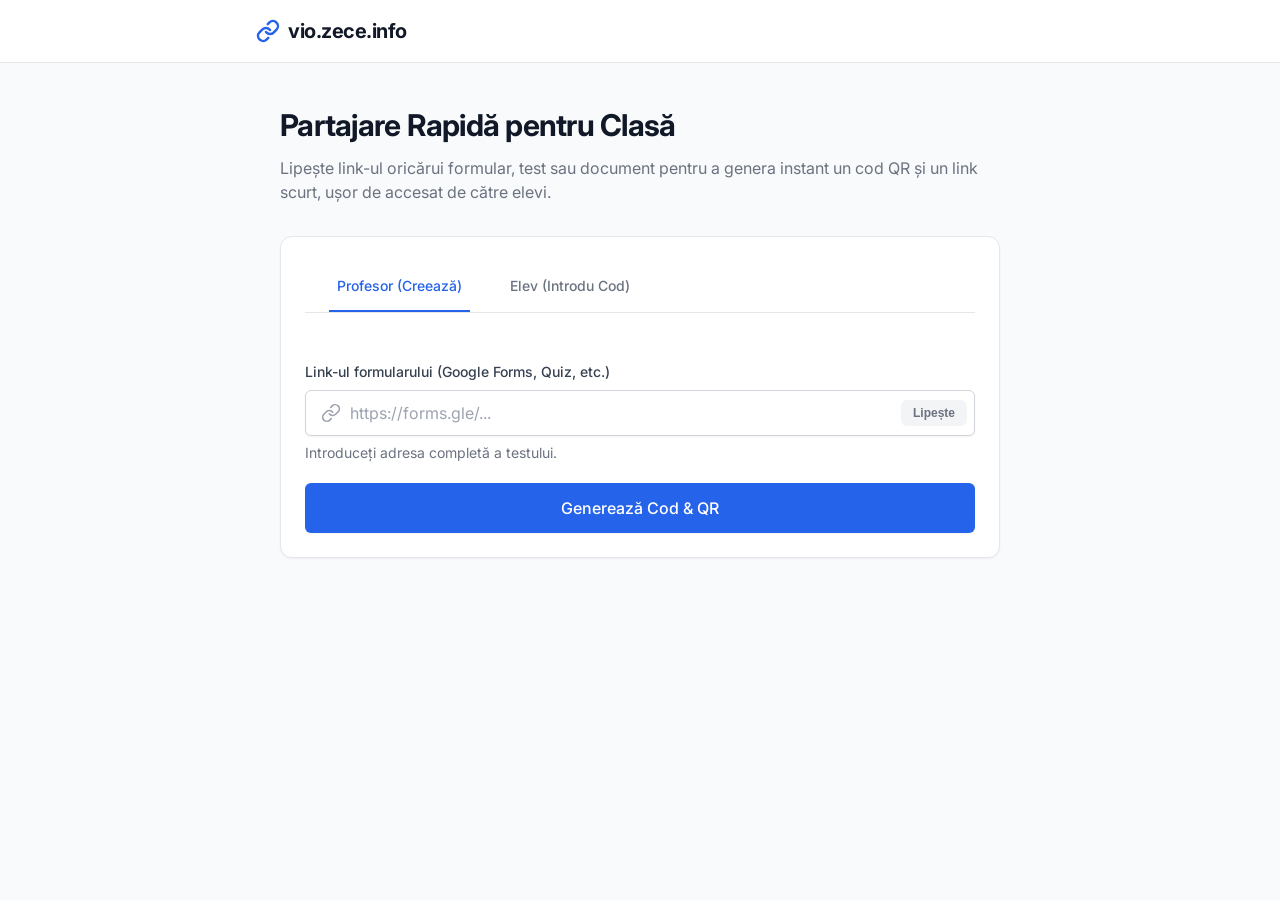
==== commit 1526b848: "feat: introduce FileDB storage backend and refactor link redirection and frontend" ====
--- a/index.html
+++ b/index.html
@@ -3,182 +3,117 @@
 <head>
     <meta charset="UTF-8">
     <meta name="viewport" content="width=device-width, initial-scale=1.0">
-    <title>vio.zece.info - Generează QR & Cod Rapid pentru Clasă</title>
-    <meta name="description" content="Partajează instant Google Forms, teste și link-uri în clasă: generează un cod QR mare și un link scurt de forma vio.zece.info/1234.">
-    
-    <!-- Open Graph for sharing -->
-    <meta property="og:title" content="vio.zece.info - Cod & QR Rapid">
-    <meta property="og:description" content="Partajare rapidă de link-uri și formulare pentru elevi.">
-    <meta property="og:type" content="website">
+    <title>vio.zece.info - Partajare Formulare și Teste</title>
+    <meta name="description" content="Platformă rapidă pentru partajarea testelor și formularelor în clasă.">
+    <link rel="stylesheet" href="css/styles.css?v=4">
+</head>
+<body class="app-layout">
 
-    <link rel="stylesheet" href="css/styles.css?v=3">
-</head>
-<body>
-    <!-- Ambient Background Effects -->
-    <div class="bg-ambient">
-        <div class="ambient-circle-1"></div>
-        <div class="ambient-circle-2"></div>
+    <header class="header">
+        <div class="header-inner">
+            <a href="/" class="brand">
+                <svg class="brand-icon" width="24" height="24" viewBox="0 0 24 24" fill="none" stroke="currentColor" stroke-width="2.5" stroke-linecap="round" stroke-linejoin="round">
+                    <path d="M10 13a5 5 0 0 0 7.54.54l3-3a5 5 0 0 0-7.07-7.07l-1.72 1.71"></path>
+                    <path d="M14 11a5 5 0 0 0-7.54-.54l-3 3a5 5 0 0 0 7.07 7.07l1.71-1.71"></path>
+                </svg>
+                vio.zece.info
+            </a>
+        </div>
+    </header>
+
+    <main class="main-content">
+        <h1 class="page-title">Partajare Rapidă pentru Clasă</h1>
+        <p class="page-description">Lipește link-ul oricărui formular, test sau document pentru a genera instant un cod QR și un link scurt, ușor de accesat de către elevi.</p>
+
+        <div class="card">
+            <div class="card-header">
+                <div class="tabs-container">
+                    <button class="tab-button active" id="tab-teacher" onclick="app.switchMode('teacher')">Profesor (Creează)</button>
+                    <button class="tab-button" id="tab-student" onclick="app.switchMode('student')">Elev (Introdu Cod)</button>
+                </div>
+            </div>
+
+            <div class="card-body">
+                <!-- TEACHER VIEW -->
+                <div id="view-teacher">
+                    <div class="form-group">
+                        <label for="url-input" class="form-label">Link-ul formularului (Google Forms, Quiz, etc.)</label>
+                        <div class="input-wrapper">
+                            <svg class="input-icon-left" width="20" height="20" viewBox="0 0 24 24" fill="none" stroke="currentColor" stroke-width="2" stroke-linecap="round" stroke-linejoin="round">
+                                <path d="M10 13a5 5 0 0 0 7.54.54l3-3a5 5 0 0 0-7.07-7.07l-1.72 1.71"></path>
+                                <path d="M14 11a5 5 0 0 0-7.54-.54l-3 3a5 5 0 0 0 7.07 7.07l1.71-1.71"></path>
+                            </svg>
+                            <input type="text" id="url-input" class="form-input has-icon" placeholder="https://forms.gle/..." autocomplete="off">
+                            <button class="input-action-right" id="btn-paste" onclick="app.pasteFromClipboard()">Lipește</button>
+                        </div>
+                        <div id="url-help" class="help-text">Introduceți adresa completă a testului.</div>
+                    </div>
+
+                    <button id="btn-generate" class="btn btn-primary btn-large" onclick="app.generateLink()">
+                        Generează Cod & QR
+                    </button>
+
+                    <!-- RESULTS PANEL -->
+                    <div id="results-panel" class="results-panel hidden">
+                        <div class="short-code-display">
+                            <div class="short-code-label">Link-ul pentru elevi</div>
+                            <div class="short-code-value">
+                                <span id="domain-prefix">vio.zece.info/</span>
+                                <span id="short-code-text">----</span>
+                            </div>
+                            <div style="display: flex; gap: 0.5rem; justify-content: center;">
+                                <button class="btn btn-secondary" onclick="app.copyShortLink()">
+                                    <svg width="16" height="16" viewBox="0 0 24 24" fill="none" stroke="currentColor" stroke-width="2" stroke-linecap="round" stroke-linejoin="round"><rect x="9" y="9" width="13" height="13" rx="2" ry="2"></rect><path d="M5 15H4a2 2 0 0 1-2-2V4a2 2 0 0 1 2-2h9a2 2 0 0 1 2 2v1"></path></svg>
+                                    Copiază Link
+                                </button>
+                                <a id="btn-open-link" href="#" target="_blank" class="btn btn-secondary">
+                                    Deschide
+                                </a>
+                            </div>
+                        </div>
+
+                        <div class="qr-section">
+                            <div class="qr-container" id="qrcode-container"></div>
+                            <p class="help-text" style="margin-bottom: 1.25rem;">Afișează acest cod pe tablă pentru scanare rapidă.</p>
+                            <div class="qr-actions">
+                                <button class="btn btn-primary" onclick="app.openProjectorMode()">
+                                    <svg width="16" height="16" viewBox="0 0 24 24" fill="none" stroke="currentColor" stroke-width="2" stroke-linecap="round" stroke-linejoin="round"><path d="M15 3h6v6M9 21H3v-6M21 3l-7 7M3 21l7-7"></path></svg>
+                                    Mod Proiector
+                                </button>
+                                <button class="btn btn-secondary" onclick="app.resetForm()">Generează Alt Link</button>
+                            </div>
+                        </div>
+                    </div>
+                </div>
+
+                <!-- STUDENT VIEW -->
+                <div id="view-student" class="hidden student-input-container">
+                    <h2 style="margin-bottom: 0.5rem;">Intră la test</h2>
+                    <p class="help-text">Introdu codul primit de la profesor.</p>
+                    
+                    <input type="text" id="student-code-input" class="student-code-input" placeholder="1234" maxlength="6" autocomplete="off">
+                    <div id="student-help" class="help-text" style="margin-bottom: 1.5rem;">Așteaptă introducerea completă...</div>
+                    
+                    <button id="btn-student-submit" class="btn btn-primary btn-large" onclick="app.studentSubmit()">
+                        Accesează Formularul
+                    </button>
+                </div>
+
+            </div>
+        </div>
+    </main>
+
+    <!-- PROJECTOR MODAL -->
+    <div id="projector-modal" class="modal-overlay">
+        <button class="modal-close" onclick="app.closeProjectorMode()">✕ Închide (ESC)</button>
+        <div class="projector-domain"><span>Accesați: </span><span id="proj-domain">vio.zece.info/</span></div>
+        <div class="projector-code" id="proj-code">----</div>
+        <div class="projector-qr-container" id="proj-qr"></div>
     </div>
 
-    <div class="app-container">
-        <!-- Header / Branding -->
-        <header class="app-header">
-            <div class="brand-badge">
-                <span>🎓</span> Instrument pentru Școală & Clasă
-            </div>
-            <h1 class="brand-title">vio.zece.info</h1>
-            <p class="brand-desc">Lipește orice link (Google Forms, chestionar, document) și generează instant un cod QR mare și un link scurt pentru elevi.</p>
-        </header>
+    <div id="toast" class="toast"></div>
 
-        <!-- Main Workspace Card -->
-        <main class="main-card">
-            <!-- Mode Switcher Tabs -->
-            <div class="mode-tabs">
-                <button type="button" id="tab-teacher" class="tab-btn active" onclick="switchMode('teacher')">
-                    <span>👨‍🏫</span> Profesor (Creează QR)
-                </button>
-                <button type="button" id="tab-student" class="tab-btn" onclick="switchMode('student')">
-                    <span>📱</span> Elev (Introdu Cod)
-                </button>
-            </div>
-
-            <!-- TEACHER VIEW -->
-            <div id="teacher-view">
-                <div class="input-group-wrapper">
-                    <label for="url-input" class="input-label">Lipește link-ul formularului sau testului:</label>
-                    <div class="input-box-container" id="input-container">
-                        <span class="input-icon">🔗</span>
-                        <input 
-                            type="text" 
-                            id="url-input" 
-                            class="url-input" 
-                            placeholder="Lipește link-ul aici (ex: https://forms.gle/...)" 
-                            autocomplete="off" 
-                            spellcheck="false"
-                        >
-                        <div class="input-actions">
-                            <button type="button" id="btn-paste" class="action-icon-btn" title="Lipește din clipboard" onclick="pasteFromClipboard()">
-                                📋 Lipește
-                            </button>
-                            <button type="button" id="btn-clear" class="action-icon-btn" title="Șterge textul" onclick="clearInput()" style="display: none;">
-                                ✕ Șterge
-                            </button>
-                        </div>
-                    </div>
-                    <div id="validation-msg" class="validation-message"></div>
-                </div>
-
-                <button type="button" id="btn-generate" class="btn-generate" onclick="handleGenerate()">
-                    <span>⚡ Generează QR & Cod Scurt</span>
-                </button>
-
-                <!-- RESULTS SECTION (Smoothly revealed upon generation) -->
-                <section id="results-section" class="results-container" style="display: none;">
-                    
-                    <!-- Short Link Box for Students -->
-                    <div class="short-link-badge-container">
-                        <div class="short-link-label">Cod Scurt pentru Elevi</div>
-                        <div class="short-link-url-display">
-                            <span id="domain-prefix">vio.zece.info/</span>
-                            <span id="short-code-badge" class="short-code-highlight">----</span>
-                        </div>
-                        <div class="short-link-actions">
-                            <button type="button" class="btn-secondary" onclick="copyShortLink()">
-                                📋 Copiază Link Scurt
-                            </button>
-                            <button type="button" class="btn-secondary" onclick="openDestinationUrl()">
-                                ↗️ Deschide Formular
-                            </button>
-                        </div>
-                    </div>
-
-                    <!-- Scannable Big QR Code Frame -->
-                    <div class="qr-frame">
-                        <div id="qrcode-container"></div>
-                    </div>
-
-                    <p class="qr-instruction">
-                        <span>📷</span> Elevii pot scana acest cod direct cu camera telefonului
-                    </p>
-
-                    <!-- QR Actions (Projector Mode / Download) -->
-                    <div class="qr-actions">
-                        <button type="button" class="btn-projector" onclick="openProjectorMode()">
-                            🖥️ Mod Proiector (Ecran Mare)
-                        </button>
-                        <button type="button" class="btn-secondary" onclick="downloadQrImage()">
-                            💾 Descarcă QR (PNG)
-                        </button>
-                        <button type="button" class="btn-secondary" onclick="resetForm()">
-                            🔄 Alt Link
-                        </button>
-                    </div>
-
-                    <!-- Destination URL Info Pill -->
-                    <div class="destination-pill" id="dest-pill" title="">
-                        <span>Trimite către:</span>
-                        <a id="dest-link-anchor" href="#" target="_blank" rel="noopener noreferrer">...</a>
-                    </div>
-                </section>
-            </div>
-
-            <!-- STUDENT DIRECT ENTRY VIEW -->
-            <div id="student-view" class="student-card-view" style="display: none;">
-                <h2 style="font-family: var(--font-heading); font-size: 1.5rem; margin-bottom: 0.5rem;">Intră la test sau formular</h2>
-                <p style="color: var(--text-secondary); font-size: 0.95rem;">Introdu codul din 4 cifre sau litere afișat de profesor pe tablă/ecran:</p>
-
-                <div style="margin: 1.5rem 0;">
-                    <input 
-                        type="text" 
-                        id="student-code-input" 
-                        class="student-code-input" 
-                        placeholder="1234" 
-                        maxlength="6" 
-                        autocomplete="off" 
-                        spellcheck="false"
-                    >
-                    <div id="student-code-msg" class="validation-message" style="justify-content: center;"></div>
-                </div>
-
-                <button type="button" id="btn-student-submit" class="btn-generate" onclick="handleStudentSubmit()" style="max-width: 320px; margin: 0 auto;">
-                    <span>🚀 Deschide Formularul</span>
-                </button>
-            </div>
-        </main>
-
-        <!-- RECENT LINKS LIST (For Teacher's Convenience) -->
-        <section id="recent-section" class="recent-section" style="display: none;">
-            <div class="recent-title">
-                <span>🕒 Link-uri Generate Recent</span>
-                <button type="button" class="recent-clear-btn" onclick="clearRecentLinks()">Șterge Istoricul</button>
-            </div>
-            <div id="recent-list" class="recent-list"></div>
-        </section>
-    </div>
-
-    <!-- FULLSCREEN PROJECTOR VIEW (Classroom beamer mode) -->
-    <div id="projector-modal" class="projector-modal">
-        <button type="button" class="projector-close-btn" onclick="closeProjectorMode()">✕ Închide (ESC)</button>
-        
-        <div class="projector-header">
-            <div class="projector-domain">Accesează pe telefon: <span style="color: #60a5fa;">vio.zece.info/</span></div>
-            <div class="projector-code-badge" id="projector-code-text">----</div>
-        </div>
-
-        <div class="projector-qr-wrapper">
-            <div id="projector-qr-container"></div>
-        </div>
-
-        <div class="projector-footer">
-            sau scanează codul QR cu camera telefonului
-        </div>
-    </div>
-
-    <!-- Toast Notification -->
-    <div id="toast" class="toast-notice"></div>
-
-    <!-- Scripts -->
     <script src="js/qrcode.min.js"></script>
-    <script src="js/app.js?v=3"></script>
+    <script src="js/app.js?v=4"></script>
 </body>
 </html>
--- a/css/styles.css
+++ b/css/styles.css
@@ -1,784 +1,516 @@
 /* ==========================================================================
-   vio.zece.info - Design System & Modern Styling
+   vio.zece.info - Solid Design System
+   Professional, reliable, and highly accessible styling.
    ========================================================================== */
 
-@import url('https://fonts.googleapis.com/css2?family=Outfit:wght@400;500;600;700;800&family=Plus+Jakarta+Sans:wght@400;500;600;700&display=swap');
+@import url('https://fonts.googleapis.com/css2?family=Inter:wght@400;500;600;700;800&family=JetBrains+Mono:wght@500;700&display=swap');
 
 :root {
-    --font-heading: 'Outfit', -apple-system, BlinkMacSystemFont, 'Segoe UI', Roboto, sans-serif;
-    --font-body: 'Plus Jakarta Sans', -apple-system, BlinkMacSystemFont, 'Segoe UI', Roboto, sans-serif;
+    /* Colors - Clean, Professional Palette */
+    --gray-50: #f9fafb;
+    --gray-100: #f3f4f6;
+    --gray-200: #e5e7eb;
+    --gray-300: #d1d5db;
+    --gray-400: #9ca3af;
+    --gray-500: #6b7280;
+    --gray-600: #4b5563;
+    --gray-700: #374151;
+    --gray-800: #1f2937;
+    --gray-900: #111827;
+
+    --primary-50: #eff6ff;
+    --primary-100: #dbeafe;
+    --primary-500: #3b82f6;
+    --primary-600: #2563eb;
+    --primary-700: #1d4ed8;
+
+    --success-500: #10b981;
+    --success-600: #059669;
     
-    /* Harmonious Slate & Vibrant Indigo Theme */
-    --bg-main: #0b0f19;
-    --bg-card: rgba(18, 24, 40, 0.85);
-    --bg-card-hover: rgba(24, 32, 53, 0.95);
-    --bg-input: rgba(11, 15, 25, 0.7);
-    --border-color: rgba(255, 255, 255, 0.1);
-    --border-focus: #6366f1;
-    
-    --text-primary: #f8fafc;
-    --text-secondary: #94a3b8;
-    --text-muted: #64748b;
-    
-    --accent-primary: #6366f1;
-    --accent-primary-hover: #4f46e5;
-    --accent-gradient: linear-gradient(135deg, #6366f1 0%, #a855f7 50%, #ec4899 100%);
-    --accent-glow: rgba(99, 102, 241, 0.35);
-    
-    --success: #10b981;
-    --success-bg: rgba(16, 185, 129, 0.12);
-    --warning: #f59e0b;
-    --warning-bg: rgba(245, 158, 11, 0.12);
-    --danger: #ef4444;
-    --danger-bg: rgba(239, 68, 68, 0.12);
-    
-    --radius-sm: 8px;
-    --radius-md: 14px;
-    --radius-lg: 20px;
-    --radius-xl: 28px;
-    
-    --shadow-subtle: 0 4px 20px rgba(0, 0, 0, 0.25);
-    --shadow-elevated: 0 12px 36px rgba(0, 0, 0, 0.4);
-    --shadow-glow: 0 0 30px var(--accent-glow);
-    
-    --transition-fast: 0.15s ease;
-    --transition-normal: 0.25s cubic-bezier(0.16, 1, 0.3, 1);
-}
-
-*, *::before, *::after {
+    --danger-500: #ef4444;
+    --danger-600: #dc2626;
+
+    /* Typography */
+    --font-sans: 'Inter', -apple-system, BlinkMacSystemFont, 'Segoe UI', Roboto, Helvetica, Arial, sans-serif;
+    --font-mono: 'JetBrains Mono', ui-monospace, SFMono-Regular, Menlo, Monaco, Consolas, monospace;
+
+    /* Shadows */
+    --shadow-sm: 0 1px 2px 0 rgba(0, 0, 0, 0.05);
+    --shadow-md: 0 4px 6px -1px rgba(0, 0, 0, 0.1), 0 2px 4px -1px rgba(0, 0, 0, 0.06);
+    --shadow-lg: 0 10px 15px -3px rgba(0, 0, 0, 0.1), 0 4px 6px -2px rgba(0, 0, 0, 0.05);
+    --shadow-focus: 0 0 0 3px rgba(59, 130, 246, 0.4);
+
+    /* Radii */
+    --radius-md: 0.375rem;
+    --radius-lg: 0.5rem;
+    --radius-xl: 0.75rem;
+    --radius-2xl: 1rem;
+
+    /* Spacing */
+    --spacing-container: 1.5rem;
+}
+
+* {
     box-sizing: border-box;
     margin: 0;
     padding: 0;
 }
 
-html, body {
+body {
+    font-family: var(--font-sans);
+    background-color: var(--gray-50);
+    color: var(--gray-900);
+    line-height: 1.5;
+    -webkit-font-smoothing: antialiased;
+    -moz-osx-font-smoothing: grayscale;
+}
+
+/* Layout */
+.app-layout {
     min-height: 100vh;
-    font-family: var(--font-body);
-    background-color: var(--bg-main);
-    color: var(--text-primary);
-    line-height: 1.6;
-    overflow-x: hidden;
-}
-
-/* Background Atmosphere */
-.bg-ambient {
+    display: flex;
+    flex-direction: column;
+}
+
+.header {
+    background-color: #ffffff;
+    border-bottom: 1px solid var(--gray-200);
+    padding: 1rem var(--spacing-container);
+}
+
+.header-inner {
+    max-width: 48rem;
+    margin: 0 auto;
+    display: flex;
+    align-items: center;
+    justify-content: space-between;
+}
+
+.brand {
+    display: flex;
+    align-items: center;
+    gap: 0.5rem;
+    text-decoration: none;
+    color: var(--gray-900);
+    font-weight: 700;
+    font-size: 1.25rem;
+    letter-spacing: -0.025em;
+}
+
+.brand-icon {
+    color: var(--primary-600);
+}
+
+.main-content {
+    flex: 1;
+    padding: 2.5rem var(--spacing-container);
+    max-width: 48rem;
+    width: 100%;
+    margin: 0 auto;
+}
+
+/* Typography */
+h1, h2, h3, h4 {
+    color: var(--gray-900);
+    font-weight: 600;
+    letter-spacing: -0.025em;
+}
+
+.page-title {
+    font-size: 1.875rem;
+    margin-bottom: 0.5rem;
+    font-weight: 700;
+}
+
+.page-description {
+    color: var(--gray-500);
+    font-size: 1rem;
+    margin-bottom: 2rem;
+}
+
+/* Components: Card */
+.card {
+    background-color: #ffffff;
+    border: 1px solid var(--gray-200);
+    border-radius: var(--radius-xl);
+    box-shadow: var(--shadow-sm);
+    overflow: hidden;
+}
+
+.card-header {
+    padding: 1.5rem 1.5rem 0 1.5rem;
+}
+
+.card-body {
+    padding: 1.5rem;
+}
+
+/* Tabs */
+.tabs-container {
+    display: flex;
+    border-bottom: 1px solid var(--gray-200);
+    margin-bottom: 1.5rem;
+    padding: 0 1.5rem;
+}
+
+.tab-button {
+    background: transparent;
+    border: none;
+    border-bottom: 2px solid transparent;
+    padding: 1rem 0.5rem;
+    margin-right: 2rem;
+    font-family: var(--font-sans);
+    font-weight: 500;
+    font-size: 0.875rem;
+    color: var(--gray-500);
+    cursor: pointer;
+    transition: color 0.15s, border-color 0.15s;
+}
+
+.tab-button:hover {
+    color: var(--gray-700);
+    border-bottom-color: var(--gray-300);
+}
+
+.tab-button.active {
+    color: var(--primary-600);
+    border-bottom-color: var(--primary-600);
+}
+
+/* Forms */
+.form-group {
+    margin-bottom: 1.25rem;
+}
+
+.form-label {
+    display: block;
+    font-size: 0.875rem;
+    font-weight: 500;
+    color: var(--gray-700);
+    margin-bottom: 0.5rem;
+}
+
+.input-wrapper {
+    position: relative;
+    display: flex;
+    align-items: center;
+}
+
+.form-input {
+    width: 100%;
+    padding: 0.75rem 1rem;
+    font-family: var(--font-sans);
+    font-size: 1rem;
+    color: var(--gray-900);
+    background-color: #ffffff;
+    border: 1px solid var(--gray-300);
+    border-radius: var(--radius-md);
+    box-shadow: var(--shadow-sm);
+    transition: border-color 0.15s, box-shadow 0.15s;
+}
+
+.form-input::placeholder {
+    color: var(--gray-400);
+}
+
+.form-input:focus {
+    outline: none;
+    border-color: var(--primary-500);
+    box-shadow: var(--shadow-focus);
+}
+
+.input-icon-left {
+    position: absolute;
+    left: 1rem;
+    color: var(--gray-400);
+}
+
+.form-input.has-icon {
+    padding-left: 2.75rem;
+}
+
+.input-action-right {
+    position: absolute;
+    right: 0.5rem;
+    background: transparent;
+    border: none;
+    color: var(--gray-500);
+    font-size: 0.75rem;
+    font-weight: 600;
+    padding: 0.375rem 0.75rem;
+    border-radius: var(--radius-md);
+    cursor: pointer;
+    background-color: var(--gray-100);
+}
+
+.input-action-right:hover {
+    background-color: var(--gray-200);
+    color: var(--gray-900);
+}
+
+/* Validation Messaging */
+.help-text {
+    font-size: 0.875rem;
+    color: var(--gray-500);
+    margin-top: 0.375rem;
+}
+
+.help-text.error {
+    color: var(--danger-600);
+}
+
+.help-text.success {
+    color: var(--success-600);
+}
+
+/* Buttons */
+.btn {
+    display: inline-flex;
+    align-items: center;
+    justify-content: center;
+    gap: 0.5rem;
+    font-family: var(--font-sans);
+    font-weight: 500;
+    font-size: 0.875rem;
+    padding: 0.625rem 1.25rem;
+    border-radius: var(--radius-md);
+    cursor: pointer;
+    transition: all 0.15s;
+    border: 1px solid transparent;
+}
+
+.btn-primary {
+    background-color: var(--primary-600);
+    color: #ffffff;
+    box-shadow: var(--shadow-sm);
+}
+
+.btn-primary:hover {
+    background-color: var(--primary-700);
+}
+
+.btn-primary:focus {
+    outline: none;
+    box-shadow: var(--shadow-focus);
+}
+
+.btn-primary:disabled {
+    background-color: var(--primary-100);
+    color: var(--primary-500);
+    cursor: not-allowed;
+    box-shadow: none;
+}
+
+.btn-secondary {
+    background-color: #ffffff;
+    border-color: var(--gray-300);
+    color: var(--gray-700);
+    box-shadow: var(--shadow-sm);
+}
+
+.btn-secondary:hover {
+    background-color: var(--gray-50);
+    border-color: var(--gray-400);
+}
+
+.btn-large {
+    padding: 0.875rem 1.5rem;
+    font-size: 1rem;
+    width: 100%;
+}
+
+/* Results Section */
+.results-panel {
+    margin-top: 2rem;
+    padding-top: 2rem;
+    border-top: 1px solid var(--gray-200);
+    animation: fadeIn 0.3s ease-out;
+}
+
+.short-code-display {
+    background-color: var(--gray-50);
+    border: 1px solid var(--gray-200);
+    border-radius: var(--radius-lg);
+    padding: 1.5rem;
+    text-align: center;
+    margin-bottom: 1.5rem;
+}
+
+.short-code-label {
+    font-size: 0.75rem;
+    font-weight: 600;
+    text-transform: uppercase;
+    letter-spacing: 0.05em;
+    color: var(--gray-500);
+    margin-bottom: 0.5rem;
+}
+
+.short-code-value {
+    font-family: var(--font-mono);
+    font-size: 2rem;
+    font-weight: 700;
+    color: var(--gray-900);
+    margin-bottom: 1rem;
+    display: flex;
+    align-items: center;
+    justify-content: center;
+    gap: 0.25rem;
+}
+
+.short-code-value span:first-child {
+    color: var(--gray-400);
+}
+
+.qr-section {
+    display: flex;
+    flex-direction: column;
+    align-items: center;
+    background-color: #ffffff;
+    border: 1px solid var(--gray-200);
+    border-radius: var(--radius-lg);
+    padding: 2rem;
+}
+
+.qr-container {
+    background: #ffffff;
+    padding: 1rem;
+    border: 1px solid var(--gray-200);
+    border-radius: var(--radius-md);
+    box-shadow: var(--shadow-sm);
+    margin-bottom: 1.5rem;
+}
+
+.qr-actions {
+    display: flex;
+    gap: 0.75rem;
+    flex-wrap: wrap;
+    justify-content: center;
+}
+
+/* Student Input Mode */
+.student-input-container {
+    text-align: center;
+    padding: 2rem 0;
+}
+
+.student-code-input {
+    font-family: var(--font-mono);
+    font-size: 2.5rem;
+    font-weight: 700;
+    text-align: center;
+    letter-spacing: 0.25em;
+    text-transform: uppercase;
+    padding: 1rem;
+    border-radius: var(--radius-lg);
+    border: 2px solid var(--gray-300);
+    color: var(--gray-900);
+    width: 100%;
+    max-width: 18rem;
+    margin: 1.5rem auto;
+    transition: all 0.2s;
+}
+
+.student-code-input:focus {
+    outline: none;
+    border-color: var(--primary-500);
+    box-shadow: var(--shadow-focus);
+}
+
+/* Projector Modal */
+.modal-overlay {
     position: fixed;
     top: 0;
     left: 0;
-    width: 100vw;
-    height: 100vh;
-    z-index: -1;
+    right: 0;
+    bottom: 0;
+    background-color: rgba(0, 0, 0, 0.95);
+    z-index: 50;
+    display: flex;
+    flex-direction: column;
+    align-items: center;
+    justify-content: center;
+    opacity: 0;
     pointer-events: none;
-    overflow: hidden;
-}
-
-.ambient-circle-1 {
+    transition: opacity 0.2s;
+}
+
+.modal-overlay.active {
+    opacity: 1;
+    pointer-events: auto;
+}
+
+.modal-close {
     position: absolute;
-    width: 600px;
-    height: 600px;
-    top: -150px;
-    left: 50%;
-    transform: translateX(-50%);
-    background: radial-gradient(circle, rgba(99, 102, 241, 0.15) 0%, rgba(99, 102, 241, 0) 70%);
-    filter: blur(50px);
-}
-
-.ambient-circle-2 {
-    position: absolute;
-    width: 500px;
-    height: 500px;
-    bottom: -100px;
-    right: 10%;
-    background: radial-gradient(circle, rgba(236, 72, 153, 0.1) 0%, rgba(236, 72, 153, 0) 70%);
-    filter: blur(60px);
-}
-
-/* Container */
-.app-container {
-    max-width: 900px;
-    margin: 0 auto;
-    padding: 2.5rem 1.25rem 4rem;
-    display: flex;
-    flex-direction: column;
-    align-items: center;
-}
-
-/* Header */
-.app-header {
-    text-align: center;
-    margin-bottom: 2.5rem;
-    animation: fadeInDown 0.6s var(--transition-normal);
-}
-
-.brand-badge {
-    display: inline-flex;
-    align-items: center;
-    gap: 0.5rem;
-    padding: 0.35rem 0.9rem;
-    border-radius: 999px;
-    background: rgba(99, 102, 241, 0.15);
-    border: 1px solid rgba(99, 102, 241, 0.3);
-    color: #a5b4fc;
-    font-size: 0.85rem;
-    font-weight: 600;
-    margin-bottom: 0.85rem;
-    letter-spacing: 0.5px;
-}
-
-.brand-title {
-    font-family: var(--font-heading);
-    font-size: clamp(2.4rem, 5vw, 3.4rem);
-    font-weight: 800;
-    letter-spacing: -1px;
-    line-height: 1.15;
-    background: var(--accent-gradient);
-    -webkit-background-clip: text;
-    -webkit-text-fill-color: transparent;
-    margin-bottom: 0.6rem;
-}
-
-.brand-desc {
-    color: var(--text-secondary);
-    font-size: 1.05rem;
-    max-width: 520px;
-    margin: 0 auto;
-}
-
-/* Main Card */
-.main-card {
-    width: 100%;
-    background: var(--bg-card);
-    backdrop-filter: blur(16px);
-    -webkit-backdrop-filter: blur(16px);
-    border: 1px solid var(--border-color);
-    border-radius: var(--radius-xl);
-    padding: 2.25rem;
-    box-shadow: var(--shadow-elevated);
-    position: relative;
-    transition: var(--transition-normal);
-    animation: fadeInUp 0.6s var(--transition-normal);
-}
-
-/* Mode Switcher / Tab */
-.mode-tabs {
-    display: flex;
-    background: rgba(11, 15, 25, 0.6);
-    padding: 0.3rem;
-    border-radius: var(--radius-md);
-    margin-bottom: 1.75rem;
-    border: 1px solid var(--border-color);
-    width: fit-content;
-    margin-left: auto;
-    margin-right: auto;
-}
-
-.tab-btn {
+    top: 1.5rem;
+    right: 1.5rem;
     background: transparent;
     border: none;
-    color: var(--text-secondary);
-    font-family: var(--font-body);
-    font-weight: 600;
-    font-size: 0.95rem;
-    padding: 0.55rem 1.25rem;
-    border-radius: var(--radius-sm);
+    color: rgba(255, 255, 255, 0.6);
+    font-size: 1rem;
+    font-weight: 500;
     cursor: pointer;
-    transition: var(--transition-fast);
-    display: flex;
-    align-items: center;
-    gap: 0.5rem;
-}
-
-.tab-btn.active {
-    background: var(--accent-primary);
+    padding: 0.5rem 1rem;
+    border-radius: var(--radius-md);
+}
+
+.modal-close:hover {
     color: #ffffff;
-    box-shadow: 0 2px 10px rgba(99, 102, 241, 0.4);
-}
-
-/* Input Section */
-.input-group-wrapper {
-    margin-bottom: 1.5rem;
-}
-
-.input-label {
-    display: block;
-    font-weight: 600;
-    font-size: 0.95rem;
-    margin-bottom: 0.6rem;
-    color: var(--text-primary);
-}
-
-.input-box-container {
-    position: relative;
-    display: flex;
-    align-items: center;
-    border: 2px solid var(--border-color);
-    border-radius: var(--radius-lg);
-    background: var(--bg-input);
-    transition: var(--transition-normal);
-}
-
-.input-box-container:focus-within {
-    border-color: var(--border-focus);
-    box-shadow: 0 0 0 4px rgba(99, 102, 241, 0.2);
-}
-
-.input-box-container.has-error {
-    border-color: var(--danger);
-    box-shadow: 0 0 0 4px rgba(239, 68, 68, 0.2);
-}
-
-.input-icon {
-    padding-left: 1.25rem;
-    color: var(--text-muted);
-    font-size: 1.25rem;
-    display: flex;
-    align-items: center;
-}
-
-.url-input {
-    width: 100%;
-    background: transparent;
-    border: none;
-    padding: 1.15rem 1rem;
-    color: var(--text-primary);
-    font-size: 1.05rem;
-    font-family: var(--font-body);
-    outline: none;
-}
-
-.url-input::placeholder {
-    color: var(--text-muted);
-    font-size: 0.95rem;
-}
-
-.input-actions {
-    display: flex;
-    gap: 0.4rem;
-    padding-right: 0.75rem;
-}
-
-.action-icon-btn {
-    background: rgba(255, 255, 255, 0.06);
-    border: 1px solid rgba(255, 255, 255, 0.1);
-    color: var(--text-secondary);
-    border-radius: var(--radius-sm);
-    padding: 0.5rem 0.75rem;
-    font-size: 0.85rem;
-    font-weight: 600;
-    cursor: pointer;
-    transition: var(--transition-fast);
-    display: inline-flex;
-    align-items: center;
-    gap: 0.35rem;
-}
-
-.action-icon-btn:hover {
-    background: rgba(255, 255, 255, 0.14);
-    color: var(--text-primary);
-}
-
-/* Feedback Message */
-.validation-message {
-    margin-top: 0.5rem;
-    font-size: 0.88rem;
-    min-height: 1.3rem;
-    display: flex;
-    align-items: center;
-    gap: 0.4rem;
-}
-
-.validation-message.error {
-    color: #f87171;
-}
-
-.validation-message.success {
-    color: #34d399;
-}
-
-/* Big Action Button */
-.btn-generate {
-    width: 100%;
-    background: var(--accent-gradient);
-    border: none;
+    background-color: rgba(255, 255, 255, 0.1);
+}
+
+.projector-domain {
+    font-family: var(--font-sans);
+    font-size: 2.5rem;
     color: #ffffff;
-    font-family: var(--font-heading);
-    font-size: 1.15rem;
     font-weight: 700;
-    padding: 1.1rem 1.5rem;
-    border-radius: var(--radius-lg);
-    cursor: pointer;
-    box-shadow: 0 4px 20px rgba(99, 102, 241, 0.4);
-    transition: var(--transition-normal);
-    display: flex;
-    align-items: center;
-    justify-content: center;
-    gap: 0.6rem;
-}
-
-.btn-generate:hover {
-    transform: translateY(-2px);
-    box-shadow: 0 8px 28px rgba(99, 102, 241, 0.55);
-}
-
-.btn-generate:active {
-    transform: translateY(0);
-}
-
-.btn-generate:disabled {
-    opacity: 0.6;
-    cursor: not-allowed;
-    transform: none;
-}
-
-/* ==========================================================================
-   RESULTS DISPLAY SECTION (QR + SHORT CODE)
-   ========================================================================== */
-.results-container {
-    margin-top: 2.25rem;
-    padding-top: 2.25rem;
-    border-top: 1px dashed rgba(255, 255, 255, 0.15);
-    display: flex;
-    flex-direction: column;
-    align-items: center;
-    animation: fadeIn 0.5s ease-out;
-}
-
-/* Short Code Hero Badge */
-.short-link-badge-container {
-    background: rgba(15, 23, 42, 0.8);
-    border: 2px solid rgba(99, 102, 241, 0.4);
-    border-radius: var(--radius-xl);
-    padding: 1.25rem 2rem;
-    margin-bottom: 2rem;
-    text-align: center;
-    box-shadow: 0 0 35px rgba(99, 102, 241, 0.2);
-    width: 100%;
-    max-width: 580px;
-    position: relative;
-    overflow: hidden;
-}
-
-.short-link-badge-container::before {
-    content: '';
-    position: absolute;
-    top: 0;
-    left: 0;
-    right: 0;
-    height: 3px;
-    background: var(--accent-gradient);
-}
-
-.short-link-label {
-    font-size: 0.85rem;
-    text-transform: uppercase;
-    letter-spacing: 1.5px;
-    color: #a5b4fc;
-    font-weight: 700;
-    margin-bottom: 0.4rem;
-}
-
-.short-link-url-display {
-    font-family: var(--font-heading);
-    font-size: clamp(1.6rem, 4vw, 2.4rem);
+    margin-bottom: 0.5rem;
+}
+
+.projector-domain span {
+    color: var(--gray-400);
+}
+
+.projector-code {
+    font-family: var(--font-mono);
+    font-size: 6rem;
     font-weight: 800;
     color: #ffffff;
-    display: flex;
-    align-items: center;
-    justify-content: center;
-    gap: 0.35rem;
-    flex-wrap: wrap;
-    margin-bottom: 0.75rem;
-}
-
-.short-code-highlight {
-    color: #facc15;
-    background: rgba(250, 204, 21, 0.12);
-    padding: 0.15rem 0.6rem;
-    border-radius: var(--radius-sm);
-    border: 1px dashed rgba(250, 204, 21, 0.4);
-    letter-spacing: 1px;
-}
-
-.short-link-actions {
-    display: flex;
-    gap: 0.6rem;
-    justify-content: center;
-    flex-wrap: wrap;
-}
-
-.btn-secondary {
-    background: rgba(255, 255, 255, 0.08);
-    border: 1px solid rgba(255, 255, 255, 0.15);
-    color: var(--text-primary);
-    font-family: var(--font-body);
-    font-weight: 600;
-    font-size: 0.9rem;
-    padding: 0.65rem 1.15rem;
-    border-radius: var(--radius-md);
-    cursor: pointer;
-    transition: var(--transition-fast);
-    display: inline-flex;
-    align-items: center;
-    gap: 0.45rem;
-    text-decoration: none;
-}
-
-.btn-secondary:hover {
-    background: rgba(255, 255, 255, 0.16);
-    border-color: rgba(255, 255, 255, 0.25);
-    transform: translateY(-1px);
-}
-
-/* BIG QR CODE CARD */
-.qr-frame {
-    background: #ffffff;
-    padding: 1.5rem;
-    border-radius: var(--radius-xl);
-    box-shadow: 0 16px 40px rgba(0, 0, 0, 0.5), 0 0 50px rgba(99, 102, 241, 0.25);
-    display: inline-flex;
-    justify-content: center;
-    align-items: center;
-    margin-bottom: 1.5rem;
-    position: relative;
-    max-width: 100%;
-}
-
-#qrcode-container {
-    display: flex;
-    align-items: center;
-    justify-content: center;
-}
-
-#qrcode-container img,
-#qrcode-container canvas {
-    display: block;
-    max-width: 100%;
-    height: auto;
-    border-radius: 4px;
-}
-
-.qr-instruction {
-    text-align: center;
-    font-size: 1.05rem;
-    font-weight: 600;
-    color: var(--text-primary);
-    margin-bottom: 1.25rem;
-    display: flex;
-    align-items: center;
-    justify-content: center;
-    gap: 0.5rem;
-}
-
-.qr-actions {
-    display: flex;
-    gap: 0.75rem;
-    flex-wrap: wrap;
-    justify-content: center;
-    margin-bottom: 1.5rem;
-}
-
-.btn-projector {
-    background: linear-gradient(135deg, #10b981 0%, #059669 100%);
-    color: #ffffff;
-    border: none;
-    font-family: var(--font-heading);
-    font-weight: 700;
-    font-size: 1rem;
-    padding: 0.75rem 1.4rem;
-    border-radius: var(--radius-md);
-    cursor: pointer;
-    box-shadow: 0 4px 15px rgba(16, 185, 129, 0.35);
-    display: inline-flex;
-    align-items: center;
-    gap: 0.5rem;
-    transition: var(--transition-normal);
-}
-
-.btn-projector:hover {
-    transform: translateY(-2px);
-    box-shadow: 0 6px 20px rgba(16, 185, 129, 0.5);
-}
-
-/* Destination Link Pill */
-.destination-pill {
-    background: rgba(11, 15, 25, 0.6);
-    border: 1px solid var(--border-color);
-    padding: 0.6rem 1.2rem;
-    border-radius: 999px;
-    font-size: 0.85rem;
-    color: var(--text-muted);
-    max-width: 100%;
-    overflow: hidden;
-    text-overflow: ellipsis;
-    white-space: nowrap;
-    display: flex;
-    align-items: center;
-    gap: 0.4rem;
-}
-
-.destination-pill a {
-    color: #818cf8;
-    text-decoration: none;
-}
-
-.destination-pill a:hover {
-    text-decoration: underline;
-}
-
-/* ==========================================================================
-   STUDENT DIRECT CODE ENTRY MODE
-   ========================================================================== */
-.student-card-view {
-    text-align: center;
-}
-
-.student-code-input {
-    font-family: var(--font-heading);
-    font-size: 2.2rem;
-    font-weight: 800;
-    letter-spacing: 6px;
-    text-align: center;
-    text-transform: uppercase;
-    padding: 0.9rem;
-    background: var(--bg-input);
-    border: 2px solid var(--border-color);
-    border-radius: var(--radius-lg);
-    color: #facc15;
-    width: 220px;
-    margin: 1.25rem auto;
-    display: block;
-    outline: none;
-    transition: var(--transition-normal);
-}
-
-.student-code-input:focus {
-    border-color: #facc15;
-    box-shadow: 0 0 0 4px rgba(250, 204, 21, 0.25);
-}
-
-/* ==========================================================================
-   RECENT LINKS SECTION
-   ========================================================================== */
-.recent-section {
-    width: 100%;
-    margin-top: 2rem;
-}
-
-.recent-title {
-    font-size: 0.95rem;
-    font-weight: 700;
-    color: var(--text-secondary);
-    text-transform: uppercase;
-    letter-spacing: 1px;
-    margin-bottom: 0.85rem;
-    display: flex;
-    align-items: center;
-    justify-content: space-between;
-}
-
-.recent-clear-btn {
-    background: none;
-    border: none;
-    color: var(--text-muted);
-    font-size: 0.8rem;
-    cursor: pointer;
-}
-
-.recent-clear-btn:hover {
-    color: #ef4444;
-}
-
-.recent-list {
-    display: grid;
-    grid-template-columns: repeat(auto-fill, minmax(260px, 1fr));
-    gap: 0.75rem;
-}
-
-.recent-item {
-    background: rgba(18, 24, 40, 0.6);
-    border: 1px solid var(--border-color);
-    border-radius: var(--radius-md);
-    padding: 0.85rem 1.1rem;
-    cursor: pointer;
-    transition: var(--transition-fast);
-    display: flex;
-    justify-content: space-between;
-    align-items: center;
-}
-
-.recent-item:hover {
-    background: rgba(24, 32, 53, 0.9);
-    border-color: rgba(99, 102, 241, 0.4);
-    transform: translateY(-1px);
-}
-
-.recent-code {
-    font-family: var(--font-heading);
-    font-weight: 700;
-    color: #facc15;
-    font-size: 1.05rem;
-}
-
-.recent-url {
-    font-size: 0.8rem;
-    color: var(--text-muted);
-    max-width: 150px;
-    overflow: hidden;
-    text-overflow: ellipsis;
-    white-space: nowrap;
-}
-
-/* ==========================================================================
-   FULLSCREEN PROJECTOR MODAL
-   ========================================================================== */
-.projector-modal {
-    display: none;
-    position: fixed;
-    top: 0;
-    left: 0;
-    width: 100vw;
-    height: 100vh;
-    background: #000000;
-    z-index: 9999;
-    flex-direction: column;
-    align-items: center;
-    justify-content: center;
+    letter-spacing: 0.1em;
+    margin-bottom: 3rem;
+}
+
+.projector-qr-container {
+    background-color: #ffffff;
     padding: 2rem;
-    box-sizing: border-box;
-}
-
-.projector-modal.active {
-    display: flex;
-    animation: fadeIn 0.25s ease-out;
-}
-
-.projector-close-btn {
-    position: absolute;
-    top: 2rem;
-    right: 2rem;
-    background: rgba(255, 255, 255, 0.15);
-    border: 1px solid rgba(255, 255, 255, 0.2);
-    color: #ffffff;
-    padding: 0.75rem 1.5rem;
-    border-radius: 999px;
-    font-size: 1rem;
-    font-weight: 600;
-    cursor: pointer;
-    transition: var(--transition-fast);
-}
-
-.projector-close-btn:hover {
-    background: rgba(255, 255, 255, 0.3);
-}
-
-.projector-header {
-    text-align: center;
-    margin-bottom: 2rem;
-}
-
-.projector-domain {
-    font-family: var(--font-heading);
-    font-size: clamp(1.8rem, 4vw, 3rem);
-    color: #ffffff;
-    font-weight: 800;
-    margin-bottom: 0.5rem;
-}
-
-.projector-code-badge {
-    font-family: var(--font-heading);
-    font-size: clamp(3rem, 7vw, 5.5rem);
-    font-weight: 900;
-    color: #facc15;
-    letter-spacing: 4px;
-    text-shadow: 0 0 30px rgba(250, 204, 21, 0.4);
-}
-
-.projector-qr-wrapper {
-    background: #ffffff;
-    padding: 2rem;
-    border-radius: 28px;
-    box-shadow: 0 0 80px rgba(255, 255, 255, 0.2);
-    display: flex;
-    align-items: center;
-    justify-content: center;
-}
-
-.projector-qr-wrapper img,
-.projector-qr-wrapper canvas {
-    width: clamp(260px, 45vmin, 500px) !important;
-    height: clamp(260px, 45vmin, 500px) !important;
-}
-
-.projector-footer {
-    margin-top: 2rem;
-    font-size: clamp(1.1rem, 2.5vw, 1.6rem);
-    color: #94a3b8;
-    text-align: center;
-    font-weight: 500;
-}
-
-/* Toast Notification */
-.toast-notice {
+    border-radius: 1.5rem;
+}
+
+/* Toast */
+.toast {
     position: fixed;
     bottom: 2rem;
     left: 50%;
-    transform: translateX(-50%) translateY(100px);
-    background: #1e293b;
-    border: 1px solid rgba(255, 255, 255, 0.2);
+    transform: translateX(-50%) translateY(100%);
+    background-color: var(--gray-900);
     color: #ffffff;
     padding: 0.75rem 1.5rem;
-    border-radius: 999px;
-    font-size: 0.95rem;
-    font-weight: 600;
-    box-shadow: 0 10px 30px rgba(0, 0, 0, 0.5);
-    z-index: 10000;
+    border-radius: 9999px;
+    font-size: 0.875rem;
+    font-weight: 500;
+    box-shadow: var(--shadow-lg);
     opacity: 0;
-    transition: transform 0.3s cubic-bezier(0.16, 1, 0.3, 1), opacity 0.3s ease;
-    pointer-events: none;
-    display: flex;
-    align-items: center;
-    gap: 0.5rem;
-}
-
-.toast-notice.show {
+    transition: all 0.3s cubic-bezier(0.4, 0, 0.2, 1);
+    z-index: 100;
+}
+
+.toast.visible {
     transform: translateX(-50%) translateY(0);
     opacity: 1;
 }
 
-/* Animations */
+/* Utilities */
+.hidden { display: none !important; }
 @keyframes fadeIn {
-    from { opacity: 0; }
-    to { opacity: 1; }
-}
-
-@keyframes fadeInDown {
-    from { opacity: 0; transform: translateY(-16px); }
+    from { opacity: 0; transform: translateY(10px); }
     to { opacity: 1; transform: translateY(0); }
 }
-
-@keyframes fadeInUp {
-    from { opacity: 0; transform: translateY(16px); }
-    to { opacity: 1; transform: translateY(0); }
-}
-
-/* Responsive adjustments */
-@media (max-width: 640px) {
-    .main-card {
-        padding: 1.5rem;
-        border-radius: var(--radius-lg);
-    }
-    .input-box-container {
-        flex-direction: column;
-        align-items: stretch;
-    }
-    .input-actions {
-        padding: 0 0.75rem 0.75rem;
-        justify-content: flex-end;
-    }
-    .short-link-badge-container {
-        padding: 1.1rem 1rem;
-    }
-    .qr-frame {
-        padding: 1rem;
-    }
-}
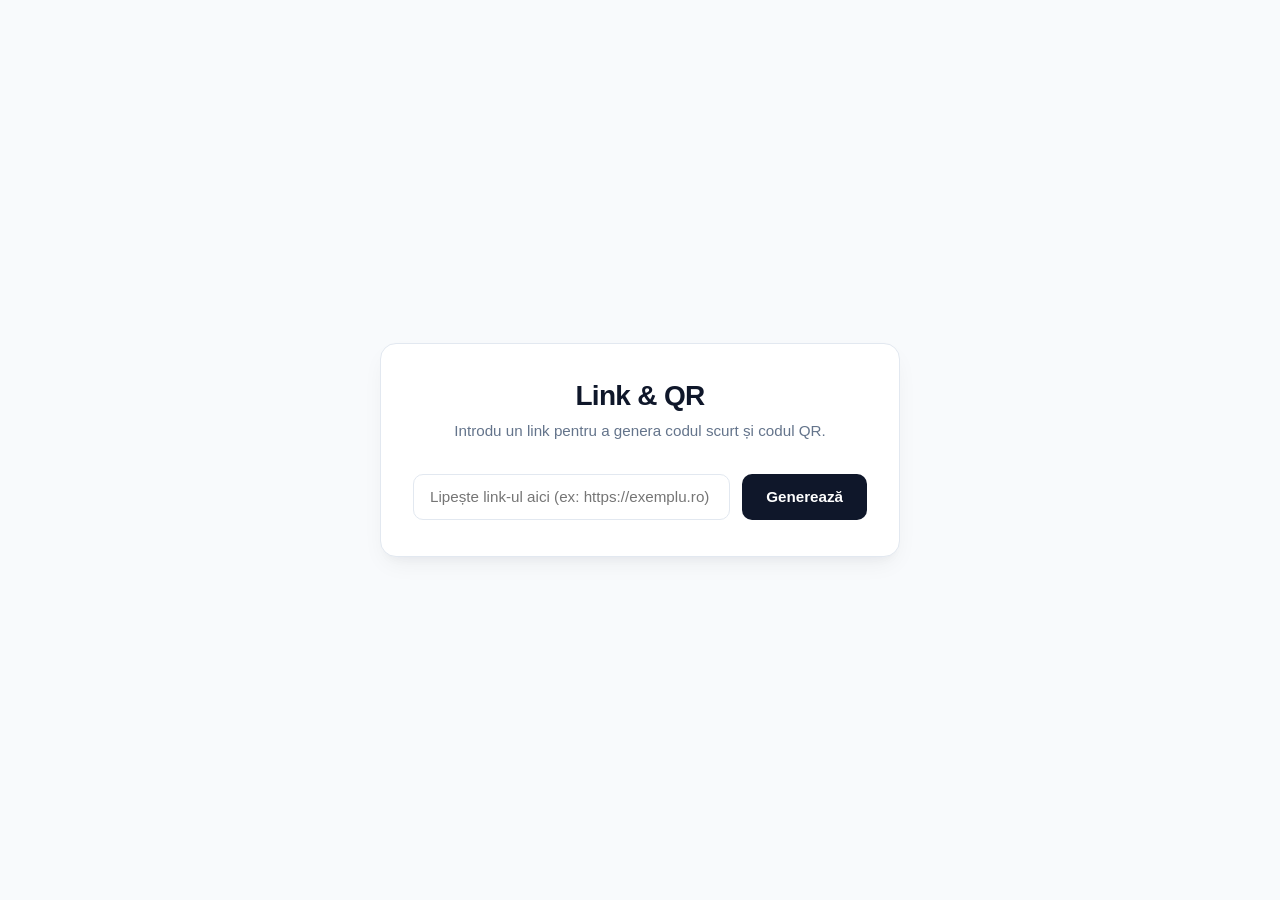
==== commit 851b8126: "feat: implement URL shortener application with backend API and frontend interface" ====
--- a/index.html
+++ b/index.html
@@ -3,117 +3,77 @@
 <head>
     <meta charset="UTF-8">
     <meta name="viewport" content="width=device-width, initial-scale=1.0">
-    <title>vio.zece.info - Partajare Formulare și Teste</title>
-    <meta name="description" content="Platformă rapidă pentru partajarea testelor și formularelor în clasă.">
-    <link rel="stylesheet" href="css/styles.css?v=4">
+    <title>Link & QR Generator</title>
+    <meta name="description" content="Platformă minimalistă pentru scurtarea link-urilor și generare QR code.">
+    <link rel="stylesheet" href="css/styles.css">
 </head>
-<body class="app-layout">
+<body>
 
-    <header class="header">
-        <div class="header-inner">
-            <a href="/" class="brand">
-                <svg class="brand-icon" width="24" height="24" viewBox="0 0 24 24" fill="none" stroke="currentColor" stroke-width="2.5" stroke-linecap="round" stroke-linejoin="round">
-                    <path d="M10 13a5 5 0 0 0 7.54.54l3-3a5 5 0 0 0-7.07-7.07l-1.72 1.71"></path>
-                    <path d="M14 11a5 5 0 0 0-7.54-.54l-3 3a5 5 0 0 0 7.07 7.07l1.71-1.71"></path>
-                </svg>
-                vio.zece.info
-            </a>
-        </div>
-    </header>
+    <main class="container">
+        <div class="card">
+            <header class="card-header">
+                <h1 class="title">Link & QR</h1>
+                <p class="subtitle">Introdu un link pentru a genera codul scurt și codul QR.</p>
+            </header>
 
-    <main class="main-content">
-        <h1 class="page-title">Partajare Rapidă pentru Clasă</h1>
-        <p class="page-description">Lipește link-ul oricărui formular, test sau document pentru a genera instant un cod QR și un link scurt, ușor de accesat de către elevi.</p>
+            <form id="url-form" class="url-form" novalidate>
+                <div class="input-group">
+                    <input 
+                        type="url" 
+                        id="url-input" 
+                        name="url"
+                        class="url-input" 
+                        placeholder="Lipește link-ul aici (ex: https://exemplu.ro)" 
+                        autocomplete="off" 
+                        spellcheck="false"
+                        required
+                    >
+                    <button type="submit" id="btn-submit" class="btn-submit">
+                        Generează
+                    </button>
+                </div>
+                <div id="error-message" class="error-message" aria-live="polite"></div>
+            </form>
 
-        <div class="card">
-            <div class="card-header">
-                <div class="tabs-container">
-                    <button class="tab-button active" id="tab-teacher" onclick="app.switchMode('teacher')">Profesor (Creează)</button>
-                    <button class="tab-button" id="tab-student" onclick="app.switchMode('student')">Elev (Introdu Cod)</button>
-                </div>
-            </div>
+            <!-- Results Section (hidden by default) -->
+            <div id="result-container" class="result-container hidden">
+                <div class="result-divider"></div>
 
-            <div class="card-body">
-                <!-- TEACHER VIEW -->
-                <div id="view-teacher">
-                    <div class="form-group">
-                        <label for="url-input" class="form-label">Link-ul formularului (Google Forms, Quiz, etc.)</label>
-                        <div class="input-wrapper">
-                            <svg class="input-icon-left" width="20" height="20" viewBox="0 0 24 24" fill="none" stroke="currentColor" stroke-width="2" stroke-linecap="round" stroke-linejoin="round">
-                                <path d="M10 13a5 5 0 0 0 7.54.54l3-3a5 5 0 0 0-7.07-7.07l-1.72 1.71"></path>
-                                <path d="M14 11a5 5 0 0 0-7.54-.54l-3 3a5 5 0 0 0 7.07 7.07l1.71-1.71"></path>
+                <!-- Short Link Result -->
+                <div class="result-block">
+                    <span class="result-label">Link Scurt:</span>
+                    <div class="short-link-box">
+                        <a id="short-link-anchor" href="#" target="_blank" class="short-link-text"></a>
+                        <button type="button" id="btn-copy" class="btn-copy" title="Copiază link-ul">
+                            <svg class="copy-icon" width="16" height="16" viewBox="0 0 24 24" fill="none" stroke="currentColor" stroke-width="2" stroke-linecap="round" stroke-linejoin="round">
+                                <rect x="9" y="9" width="13" height="13" rx="2" ry="2"></rect>
+                                <path d="M5 15H4a2 2 0 0 1-2-2V4a2 2 0 0 1 2-2h9a2 2 0 0 1 2 2v1"></path>
                             </svg>
-                            <input type="text" id="url-input" class="form-input has-icon" placeholder="https://forms.gle/..." autocomplete="off">
-                            <button class="input-action-right" id="btn-paste" onclick="app.pasteFromClipboard()">Lipește</button>
-                        </div>
-                        <div id="url-help" class="help-text">Introduceți adresa completă a testului.</div>
-                    </div>
-
-                    <button id="btn-generate" class="btn btn-primary btn-large" onclick="app.generateLink()">
-                        Generează Cod & QR
-                    </button>
-
-                    <!-- RESULTS PANEL -->
-                    <div id="results-panel" class="results-panel hidden">
-                        <div class="short-code-display">
-                            <div class="short-code-label">Link-ul pentru elevi</div>
-                            <div class="short-code-value">
-                                <span id="domain-prefix">vio.zece.info/</span>
-                                <span id="short-code-text">----</span>
-                            </div>
-                            <div style="display: flex; gap: 0.5rem; justify-content: center;">
-                                <button class="btn btn-secondary" onclick="app.copyShortLink()">
-                                    <svg width="16" height="16" viewBox="0 0 24 24" fill="none" stroke="currentColor" stroke-width="2" stroke-linecap="round" stroke-linejoin="round"><rect x="9" y="9" width="13" height="13" rx="2" ry="2"></rect><path d="M5 15H4a2 2 0 0 1-2-2V4a2 2 0 0 1 2-2h9a2 2 0 0 1 2 2v1"></path></svg>
-                                    Copiază Link
-                                </button>
-                                <a id="btn-open-link" href="#" target="_blank" class="btn btn-secondary">
-                                    Deschide
-                                </a>
-                            </div>
-                        </div>
-
-                        <div class="qr-section">
-                            <div class="qr-container" id="qrcode-container"></div>
-                            <p class="help-text" style="margin-bottom: 1.25rem;">Afișează acest cod pe tablă pentru scanare rapidă.</p>
-                            <div class="qr-actions">
-                                <button class="btn btn-primary" onclick="app.openProjectorMode()">
-                                    <svg width="16" height="16" viewBox="0 0 24 24" fill="none" stroke="currentColor" stroke-width="2" stroke-linecap="round" stroke-linejoin="round"><path d="M15 3h6v6M9 21H3v-6M21 3l-7 7M3 21l7-7"></path></svg>
-                                    Mod Proiector
-                                </button>
-                                <button class="btn btn-secondary" onclick="app.resetForm()">Generează Alt Link</button>
-                            </div>
-                        </div>
+                            <span id="copy-btn-text">Copiază</span>
+                        </button>
                     </div>
                 </div>
 
-                <!-- STUDENT VIEW -->
-                <div id="view-student" class="hidden student-input-container">
-                    <h2 style="margin-bottom: 0.5rem;">Intră la test</h2>
-                    <p class="help-text">Introdu codul primit de la profesor.</p>
-                    
-                    <input type="text" id="student-code-input" class="student-code-input" placeholder="1234" maxlength="6" autocomplete="off">
-                    <div id="student-help" class="help-text" style="margin-bottom: 1.5rem;">Așteaptă introducerea completă...</div>
-                    
-                    <button id="btn-student-submit" class="btn btn-primary btn-large" onclick="app.studentSubmit()">
-                        Accesează Formularul
+                <!-- QR Code Result -->
+                <div class="result-block qr-block">
+                    <span class="result-label">Cod QR:</span>
+                    <div class="qr-wrapper">
+                        <div id="qrcode" class="qrcode"></div>
+                    </div>
+                    <button type="button" id="btn-download-qr" class="btn-download">
+                        <svg width="15" height="15" viewBox="0 0 24 24" fill="none" stroke="currentColor" stroke-width="2" stroke-linecap="round" stroke-linejoin="round">
+                            <path d="M21 15v4a2 2 0 0 1-2 2H5a2 2 0 0 1-2-2v-4"></path>
+                            <polyline points="7 10 12 15 17 10"></polyline>
+                            <line x1="12" y1="15" x2="12" y2="3"></line>
+                        </svg>
+                        Descarcă QR
                     </button>
                 </div>
-
             </div>
         </div>
     </main>
 
-    <!-- PROJECTOR MODAL -->
-    <div id="projector-modal" class="modal-overlay">
-        <button class="modal-close" onclick="app.closeProjectorMode()">✕ Închide (ESC)</button>
-        <div class="projector-domain"><span>Accesați: </span><span id="proj-domain">vio.zece.info/</span></div>
-        <div class="projector-code" id="proj-code">----</div>
-        <div class="projector-qr-container" id="proj-qr"></div>
-    </div>
-
-    <div id="toast" class="toast"></div>
-
     <script src="js/qrcode.min.js"></script>
-    <script src="js/app.js?v=4"></script>
+    <script src="js/app.js"></script>
 </body>
 </html>
--- a/css/styles.css
+++ b/css/styles.css
@@ -1,53 +1,21 @@
-/* ==========================================================================
-   vio.zece.info - Solid Design System
-   Professional, reliable, and highly accessible styling.
-   ========================================================================== */
-
-@import url('https://fonts.googleapis.com/css2?family=Inter:wght@400;500;600;700;800&family=JetBrains+Mono:wght@500;700&display=swap');
-
+/* Modern Minimalist Design System */
 :root {
-    /* Colors - Clean, Professional Palette */
-    --gray-50: #f9fafb;
-    --gray-100: #f3f4f6;
-    --gray-200: #e5e7eb;
-    --gray-300: #d1d5db;
-    --gray-400: #9ca3af;
-    --gray-500: #6b7280;
-    --gray-600: #4b5563;
-    --gray-700: #374151;
-    --gray-800: #1f2937;
-    --gray-900: #111827;
-
-    --primary-50: #eff6ff;
-    --primary-100: #dbeafe;
-    --primary-500: #3b82f6;
-    --primary-600: #2563eb;
-    --primary-700: #1d4ed8;
-
-    --success-500: #10b981;
-    --success-600: #059669;
-    
-    --danger-500: #ef4444;
-    --danger-600: #dc2626;
-
-    /* Typography */
-    --font-sans: 'Inter', -apple-system, BlinkMacSystemFont, 'Segoe UI', Roboto, Helvetica, Arial, sans-serif;
-    --font-mono: 'JetBrains Mono', ui-monospace, SFMono-Regular, Menlo, Monaco, Consolas, monospace;
-
-    /* Shadows */
-    --shadow-sm: 0 1px 2px 0 rgba(0, 0, 0, 0.05);
-    --shadow-md: 0 4px 6px -1px rgba(0, 0, 0, 0.1), 0 2px 4px -1px rgba(0, 0, 0, 0.06);
-    --shadow-lg: 0 10px 15px -3px rgba(0, 0, 0, 0.1), 0 4px 6px -2px rgba(0, 0, 0, 0.05);
-    --shadow-focus: 0 0 0 3px rgba(59, 130, 246, 0.4);
-
-    /* Radii */
-    --radius-md: 0.375rem;
-    --radius-lg: 0.5rem;
-    --radius-xl: 0.75rem;
-    --radius-2xl: 1rem;
-
-    /* Spacing */
-    --spacing-container: 1.5rem;
+    --bg-page: #f8fafc;
+    --card-bg: #ffffff;
+    --text-primary: #0f172a;
+    --text-secondary: #64748b;
+    --border-color: #e2e8f0;
+    --primary-color: #0f172a;
+    --primary-hover: #1e293b;
+    --accent-color: #2563eb;
+    --accent-hover: #1d4ed8;
+    --error-color: #dc2626;
+    --success-color: #16a34a;
+    --radius-lg: 16px;
+    --radius-md: 10px;
+    --radius-sm: 6px;
+    --shadow-sm: 0 1px 3px rgba(0, 0, 0, 0.05);
+    --shadow-md: 0 10px 25px -5px rgba(15, 23, 42, 0.06), 0 8px 10px -6px rgba(15, 23, 42, 0.04);
 }
 
 * {
@@ -57,460 +25,271 @@
 }
 
 body {
-    font-family: var(--font-sans);
-    background-color: var(--gray-50);
-    color: var(--gray-900);
-    line-height: 1.5;
+    font-family: -apple-system, BlinkMacSystemFont, "Segoe UI", Roboto, Helvetica, Arial, sans-serif;
+    background-color: var(--bg-page);
+    color: var(--text-primary);
+    min-height: 100vh;
+    display: flex;
+    align-items: center;
+    justify-content: center;
+    padding: 1.5rem;
     -webkit-font-smoothing: antialiased;
-    -moz-osx-font-smoothing: grayscale;
-}
-
-/* Layout */
-.app-layout {
-    min-height: 100vh;
+}
+
+.container {
+    width: 100%;
+    max-width: 520px;
+}
+
+.card {
+    background: var(--card-bg);
+    border: 1px solid var(--border-color);
+    border-radius: var(--radius-lg);
+    box-shadow: var(--shadow-md);
+    padding: 2.25rem 2rem;
+}
+
+.card-header {
+    text-align: center;
+    margin-bottom: 2rem;
+}
+
+.title {
+    font-size: 1.75rem;
+    font-weight: 700;
+    letter-spacing: -0.025em;
+    color: var(--text-primary);
+    margin-bottom: 0.5rem;
+}
+
+.subtitle {
+    font-size: 0.95rem;
+    color: var(--text-secondary);
+    line-height: 1.4;
+}
+
+/* Form Styles */
+.url-form {
     display: flex;
     flex-direction: column;
-}
-
-.header {
-    background-color: #ffffff;
-    border-bottom: 1px solid var(--gray-200);
-    padding: 1rem var(--spacing-container);
-}
-
-.header-inner {
-    max-width: 48rem;
-    margin: 0 auto;
-    display: flex;
-    align-items: center;
-    justify-content: space-between;
-}
-
-.brand {
-    display: flex;
-    align-items: center;
-    gap: 0.5rem;
-    text-decoration: none;
-    color: var(--gray-900);
-    font-weight: 700;
-    font-size: 1.25rem;
-    letter-spacing: -0.025em;
-}
-
-.brand-icon {
-    color: var(--primary-600);
-}
-
-.main-content {
+    gap: 0.75rem;
+}
+
+.input-group {
+    display: flex;
+    flex-direction: column;
+    gap: 0.75rem;
+}
+
+@media (min-width: 480px) {
+    .input-group {
+        flex-direction: row;
+    }
+}
+
+.url-input {
     flex: 1;
-    padding: 2.5rem var(--spacing-container);
-    max-width: 48rem;
-    width: 100%;
-    margin: 0 auto;
-}
-
-/* Typography */
-h1, h2, h3, h4 {
-    color: var(--gray-900);
-    font-weight: 600;
-    letter-spacing: -0.025em;
-}
-
-.page-title {
-    font-size: 1.875rem;
-    margin-bottom: 0.5rem;
-    font-weight: 700;
-}
-
-.page-description {
-    color: var(--gray-500);
-    font-size: 1rem;
-    margin-bottom: 2rem;
-}
-
-/* Components: Card */
-.card {
-    background-color: #ffffff;
-    border: 1px solid var(--gray-200);
-    border-radius: var(--radius-xl);
-    box-shadow: var(--shadow-sm);
-    overflow: hidden;
-}
-
-.card-header {
-    padding: 1.5rem 1.5rem 0 1.5rem;
-}
-
-.card-body {
-    padding: 1.5rem;
-}
-
-/* Tabs */
-.tabs-container {
-    display: flex;
-    border-bottom: 1px solid var(--gray-200);
-    margin-bottom: 1.5rem;
-    padding: 0 1.5rem;
-}
-
-.tab-button {
-    background: transparent;
+    font-size: 0.95rem;
+    padding: 0.85rem 1rem;
+    border: 1.5px solid var(--border-color);
+    border-radius: var(--radius-md);
+    color: var(--text-primary);
+    background-color: #fff;
+    outline: none;
+    transition: border-color 0.2s, box-shadow 0.2s;
+}
+
+.url-input:focus {
+    border-color: var(--primary-color);
+    box-shadow: 0 0 0 3px rgba(15, 23, 42, 0.08);
+}
+
+.url-input.input-error {
+    border-color: var(--error-color);
+    box-shadow: 0 0 0 3px rgba(220, 38, 38, 0.1);
+}
+
+.btn-submit {
+    padding: 0.85rem 1.5rem;
+    font-size: 0.95rem;
+    font-weight: 600;
+    color: #fff;
+    background-color: var(--primary-color);
     border: none;
-    border-bottom: 2px solid transparent;
-    padding: 1rem 0.5rem;
-    margin-right: 2rem;
-    font-family: var(--font-sans);
-    font-weight: 500;
-    font-size: 0.875rem;
-    color: var(--gray-500);
+    border-radius: var(--radius-md);
     cursor: pointer;
-    transition: color 0.15s, border-color 0.15s;
-}
-
-.tab-button:hover {
-    color: var(--gray-700);
-    border-bottom-color: var(--gray-300);
-}
-
-.tab-button.active {
-    color: var(--primary-600);
-    border-bottom-color: var(--primary-600);
-}
-
-/* Forms */
-.form-group {
-    margin-bottom: 1.25rem;
-}
-
-.form-label {
+    transition: background-color 0.15s, transform 0.1s;
+    white-space: nowrap;
+}
+
+.btn-submit:hover {
+    background-color: var(--primary-hover);
+}
+
+.btn-submit:active {
+    transform: scale(0.98);
+}
+
+.btn-submit:disabled {
+    opacity: 0.6;
+    cursor: not-allowed;
+}
+
+.error-message {
+    font-size: 0.85rem;
+    color: var(--error-color);
+    min-height: 1.25rem;
+    margin-top: 0.25rem;
+    display: none;
+}
+
+.error-message.visible {
     display: block;
-    font-size: 0.875rem;
-    font-weight: 500;
-    color: var(--gray-700);
-    margin-bottom: 0.5rem;
-}
-
-.input-wrapper {
-    position: relative;
-    display: flex;
-    align-items: center;
-}
-
-.form-input {
-    width: 100%;
-    padding: 0.75rem 1rem;
-    font-family: var(--font-sans);
-    font-size: 1rem;
-    color: var(--gray-900);
-    background-color: #ffffff;
-    border: 1px solid var(--gray-300);
-    border-radius: var(--radius-md);
-    box-shadow: var(--shadow-sm);
-    transition: border-color 0.15s, box-shadow 0.15s;
-}
-
-.form-input::placeholder {
-    color: var(--gray-400);
-}
-
-.form-input:focus {
-    outline: none;
-    border-color: var(--primary-500);
-    box-shadow: var(--shadow-focus);
-}
-
-.input-icon-left {
-    position: absolute;
-    left: 1rem;
-    color: var(--gray-400);
-}
-
-.form-input.has-icon {
-    padding-left: 2.75rem;
-}
-
-.input-action-right {
-    position: absolute;
-    right: 0.5rem;
-    background: transparent;
-    border: none;
-    color: var(--gray-500);
-    font-size: 0.75rem;
-    font-weight: 600;
-    padding: 0.375rem 0.75rem;
-    border-radius: var(--radius-md);
-    cursor: pointer;
-    background-color: var(--gray-100);
-}
-
-.input-action-right:hover {
-    background-color: var(--gray-200);
-    color: var(--gray-900);
-}
-
-/* Validation Messaging */
-.help-text {
-    font-size: 0.875rem;
-    color: var(--gray-500);
-    margin-top: 0.375rem;
-}
-
-.help-text.error {
-    color: var(--danger-600);
-}
-
-.help-text.success {
-    color: var(--success-600);
-}
-
-/* Buttons */
-.btn {
-    display: inline-flex;
-    align-items: center;
-    justify-content: center;
-    gap: 0.5rem;
-    font-family: var(--font-sans);
-    font-weight: 500;
-    font-size: 0.875rem;
-    padding: 0.625rem 1.25rem;
-    border-radius: var(--radius-md);
-    cursor: pointer;
-    transition: all 0.15s;
-    border: 1px solid transparent;
-}
-
-.btn-primary {
-    background-color: var(--primary-600);
-    color: #ffffff;
-    box-shadow: var(--shadow-sm);
-}
-
-.btn-primary:hover {
-    background-color: var(--primary-700);
-}
-
-.btn-primary:focus {
-    outline: none;
-    box-shadow: var(--shadow-focus);
-}
-
-.btn-primary:disabled {
-    background-color: var(--primary-100);
-    color: var(--primary-500);
-    cursor: not-allowed;
-    box-shadow: none;
-}
-
-.btn-secondary {
-    background-color: #ffffff;
-    border-color: var(--gray-300);
-    color: var(--gray-700);
-    box-shadow: var(--shadow-sm);
-}
-
-.btn-secondary:hover {
-    background-color: var(--gray-50);
-    border-color: var(--gray-400);
-}
-
-.btn-large {
-    padding: 0.875rem 1.5rem;
-    font-size: 1rem;
-    width: 100%;
 }
 
 /* Results Section */
-.results-panel {
-    margin-top: 2rem;
-    padding-top: 2rem;
-    border-top: 1px solid var(--gray-200);
-    animation: fadeIn 0.3s ease-out;
-}
-
-.short-code-display {
-    background-color: var(--gray-50);
-    border: 1px solid var(--gray-200);
-    border-radius: var(--radius-lg);
-    padding: 1.5rem;
-    text-align: center;
-    margin-bottom: 1.5rem;
-}
-
-.short-code-label {
-    font-size: 0.75rem;
+.result-container {
+    margin-top: 1.75rem;
+    opacity: 1;
+    transition: opacity 0.3s ease;
+}
+
+.result-container.hidden {
+    display: none;
+}
+
+.result-divider {
+    height: 1px;
+    background-color: var(--border-color);
+    margin-bottom: 1.75rem;
+}
+
+.result-block {
+    margin-bottom: 1.75rem;
+}
+
+.result-block:last-child {
+    margin-bottom: 0;
+}
+
+.result-label {
+    display: block;
+    font-size: 0.8rem;
     font-weight: 600;
     text-transform: uppercase;
     letter-spacing: 0.05em;
-    color: var(--gray-500);
+    color: var(--text-secondary);
     margin-bottom: 0.5rem;
 }
 
-.short-code-value {
-    font-family: var(--font-mono);
-    font-size: 2rem;
-    font-weight: 700;
-    color: var(--gray-900);
-    margin-bottom: 1rem;
-    display: flex;
-    align-items: center;
-    justify-content: center;
-    gap: 0.25rem;
-}
-
-.short-code-value span:first-child {
-    color: var(--gray-400);
-}
-
-.qr-section {
+.short-link-box {
+    display: flex;
+    align-items: center;
+    justify-content: space-between;
+    background-color: #f1f5f9;
+    border: 1px solid var(--border-color);
+    border-radius: var(--radius-md);
+    padding: 0.65rem 0.85rem;
+    gap: 0.75rem;
+}
+
+.short-link-text {
+    font-size: 0.95rem;
+    font-weight: 600;
+    color: var(--accent-color);
+    text-decoration: none;
+    overflow: hidden;
+    text-overflow: ellipsis;
+    white-space: nowrap;
+}
+
+.short-link-text:hover {
+    text-decoration: underline;
+}
+
+.btn-copy {
+    display: inline-flex;
+    align-items: center;
+    gap: 0.35rem;
+    font-size: 0.85rem;
+    font-weight: 600;
+    background-color: #fff;
+    color: var(--text-primary);
+    border: 1px solid var(--border-color);
+    border-radius: var(--radius-sm);
+    padding: 0.45rem 0.75rem;
+    cursor: pointer;
+    transition: all 0.15s ease;
+    flex-shrink: 0;
+}
+
+.btn-copy:hover {
+    background-color: #f8fafc;
+    border-color: #cbd5e1;
+}
+
+.btn-copy.copied {
+    background-color: #ecfdf5;
+    color: var(--success-color);
+    border-color: #a7f3d0;
+}
+
+/* QR Code Display */
+.qr-block {
     display: flex;
     flex-direction: column;
     align-items: center;
-    background-color: #ffffff;
-    border: 1px solid var(--gray-200);
-    border-radius: var(--radius-lg);
-    padding: 2rem;
-}
-
-.qr-container {
+}
+
+.qr-block .result-label {
+    align-self: flex-start;
+}
+
+.qr-wrapper {
     background: #ffffff;
     padding: 1rem;
-    border: 1px solid var(--gray-200);
+    border: 1px solid var(--border-color);
     border-radius: var(--radius-md);
     box-shadow: var(--shadow-sm);
-    margin-bottom: 1.5rem;
-}
-
-.qr-actions {
-    display: flex;
-    gap: 0.75rem;
-    flex-wrap: wrap;
+    display: inline-flex;
     justify-content: center;
-}
-
-/* Student Input Mode */
-.student-input-container {
-    text-align: center;
-    padding: 2rem 0;
-}
-
-.student-code-input {
-    font-family: var(--font-mono);
-    font-size: 2.5rem;
-    font-weight: 700;
-    text-align: center;
-    letter-spacing: 0.25em;
-    text-transform: uppercase;
-    padding: 1rem;
-    border-radius: var(--radius-lg);
-    border: 2px solid var(--gray-300);
-    color: var(--gray-900);
-    width: 100%;
-    max-width: 18rem;
-    margin: 1.5rem auto;
-    transition: all 0.2s;
-}
-
-.student-code-input:focus {
-    outline: none;
-    border-color: var(--primary-500);
-    box-shadow: var(--shadow-focus);
-}
-
-/* Projector Modal */
-.modal-overlay {
-    position: fixed;
-    top: 0;
-    left: 0;
-    right: 0;
-    bottom: 0;
-    background-color: rgba(0, 0, 0, 0.95);
-    z-index: 50;
-    display: flex;
-    flex-direction: column;
-    align-items: center;
+    align-items: center;
+    margin-bottom: 0.85rem;
+}
+
+.qrcode {
+    display: flex;
     justify-content: center;
-    opacity: 0;
-    pointer-events: none;
-    transition: opacity 0.2s;
-}
-
-.modal-overlay.active {
-    opacity: 1;
-    pointer-events: auto;
-}
-
-.modal-close {
-    position: absolute;
-    top: 1.5rem;
-    right: 1.5rem;
+    align-items: center;
+    width: 190px;
+    height: 190px;
+}
+
+.qrcode img,
+.qrcode canvas,
+.qrcode svg {
+    display: block;
+    max-width: 100%;
+    height: auto;
+}
+
+.btn-download {
+    display: inline-flex;
+    align-items: center;
+    gap: 0.4rem;
+    font-size: 0.85rem;
+    font-weight: 500;
+    color: var(--text-secondary);
     background: transparent;
-    border: none;
-    color: rgba(255, 255, 255, 0.6);
-    font-size: 1rem;
-    font-weight: 500;
+    border: 1px solid var(--border-color);
+    border-radius: var(--radius-sm);
+    padding: 0.45rem 0.85rem;
     cursor: pointer;
-    padding: 0.5rem 1rem;
-    border-radius: var(--radius-md);
-}
-
-.modal-close:hover {
-    color: #ffffff;
-    background-color: rgba(255, 255, 255, 0.1);
-}
-
-.projector-domain {
-    font-family: var(--font-sans);
-    font-size: 2.5rem;
-    color: #ffffff;
-    font-weight: 700;
-    margin-bottom: 0.5rem;
-}
-
-.projector-domain span {
-    color: var(--gray-400);
-}
-
-.projector-code {
-    font-family: var(--font-mono);
-    font-size: 6rem;
-    font-weight: 800;
-    color: #ffffff;
-    letter-spacing: 0.1em;
-    margin-bottom: 3rem;
-}
-
-.projector-qr-container {
-    background-color: #ffffff;
-    padding: 2rem;
-    border-radius: 1.5rem;
-}
-
-/* Toast */
-.toast {
-    position: fixed;
-    bottom: 2rem;
-    left: 50%;
-    transform: translateX(-50%) translateY(100%);
-    background-color: var(--gray-900);
-    color: #ffffff;
-    padding: 0.75rem 1.5rem;
-    border-radius: 9999px;
-    font-size: 0.875rem;
-    font-weight: 500;
-    box-shadow: var(--shadow-lg);
-    opacity: 0;
-    transition: all 0.3s cubic-bezier(0.4, 0, 0.2, 1);
-    z-index: 100;
-}
-
-.toast.visible {
-    transform: translateX(-50%) translateY(0);
-    opacity: 1;
-}
-
-/* Utilities */
-.hidden { display: none !important; }
-@keyframes fadeIn {
-    from { opacity: 0; transform: translateY(10px); }
-    to { opacity: 1; transform: translateY(0); }
-}
+    transition: all 0.15s ease;
+}
+
+.btn-download:hover {
+    color: var(--text-primary);
+    border-color: #94a3b8;
+    background-color: #f8fafc;
+}
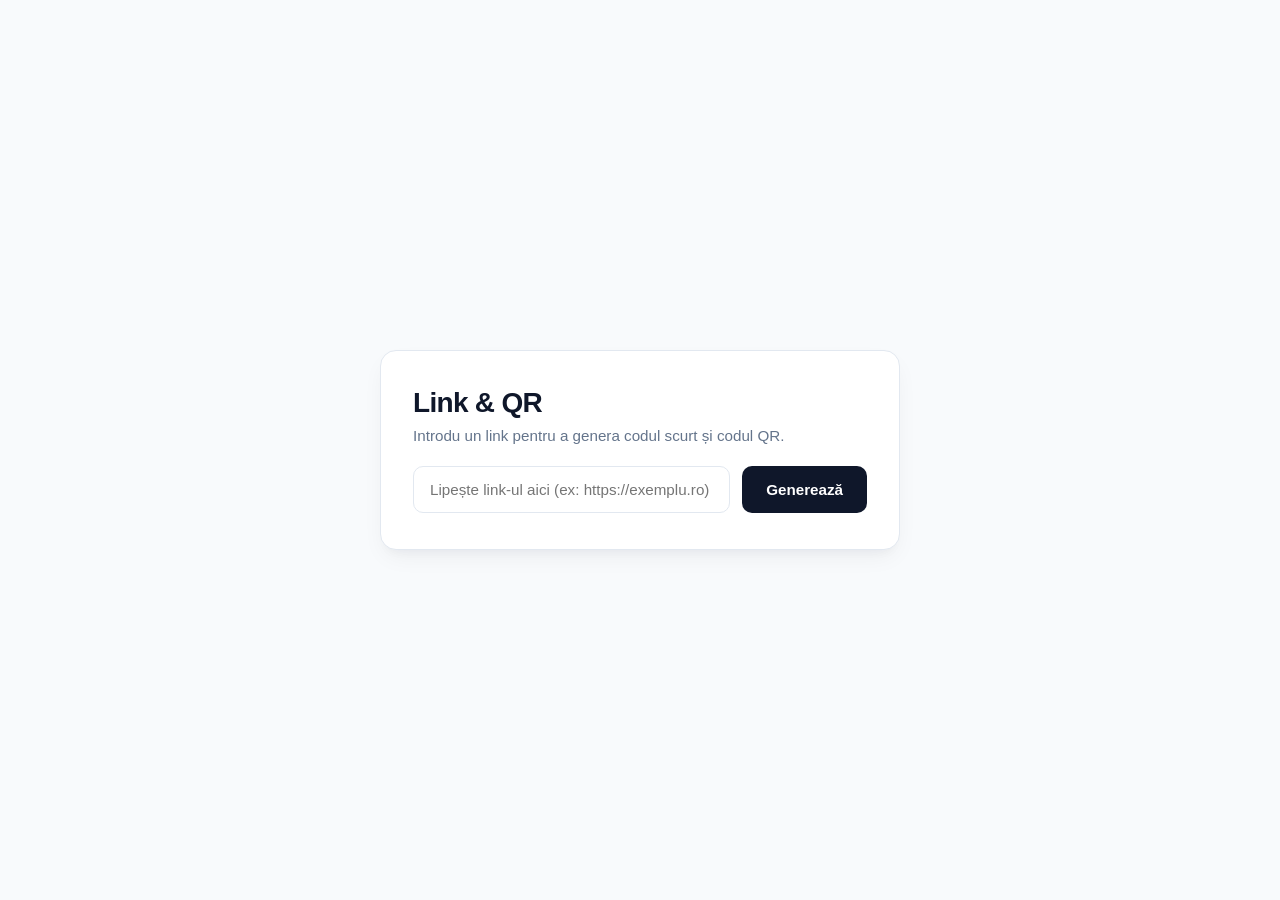
==== commit 4c336c7b: "feat: add frontend interface and functionality for URL shortener and QR generator" ====
--- a/index.html
+++ b/index.html
@@ -9,38 +9,37 @@
 </head>
 <body>
 
-    <main class="container">
-        <div class="card">
-            <header class="card-header">
-                <h1 class="title">Link & QR</h1>
-                <p class="subtitle">Introdu un link pentru a genera codul scurt și codul QR.</p>
-            </header>
+    <main class="container" id="main-container">
+        <div class="card" id="main-card">
+            
+            <!-- Left Panel: Input & Short Link -->
+            <div class="card-left">
+                <header class="card-header">
+                    <h1 class="title">Link & QR</h1>
+                    <p class="subtitle">Introdu un link pentru a genera codul scurt și codul QR.</p>
+                </header>
 
-            <form id="url-form" class="url-form" novalidate>
-                <div class="input-group">
-                    <input 
-                        type="url" 
-                        id="url-input" 
-                        name="url"
-                        class="url-input" 
-                        placeholder="Lipește link-ul aici (ex: https://exemplu.ro)" 
-                        autocomplete="off" 
-                        spellcheck="false"
-                        required
-                    >
-                    <button type="submit" id="btn-submit" class="btn-submit">
-                        Generează
-                    </button>
-                </div>
-                <div id="error-message" class="error-message" aria-live="polite"></div>
-            </form>
+                <form id="url-form" class="url-form" novalidate>
+                    <div class="input-group">
+                        <input 
+                            type="url" 
+                            id="url-input" 
+                            name="url"
+                            class="url-input" 
+                            placeholder="Lipește link-ul aici (ex: https://exemplu.ro)" 
+                            autocomplete="off" 
+                            spellcheck="false"
+                            required
+                        >
+                        <button type="submit" id="btn-submit" class="btn-submit">
+                            Generează
+                        </button>
+                    </div>
+                    <div id="error-message" class="error-message" aria-live="polite"></div>
+                </form>
 
-            <!-- Results Section (hidden by default) -->
-            <div id="result-container" class="result-container hidden">
-                <div class="result-divider"></div>
-
-                <!-- Short Link Result -->
-                <div class="result-block">
+                <!-- Short Link Section -->
+                <div id="short-link-section" class="short-link-section hidden">
                     <span class="result-label">Link Scurt:</span>
                     <div class="short-link-box">
                         <a id="short-link-anchor" href="#" target="_blank" class="short-link-text"></a>
@@ -53,23 +52,24 @@
                         </button>
                     </div>
                 </div>
+            </div>
 
-                <!-- QR Code Result -->
-                <div class="result-block qr-block">
-                    <span class="result-label">Cod QR:</span>
-                    <div class="qr-wrapper">
-                        <div id="qrcode" class="qrcode"></div>
-                    </div>
-                    <button type="button" id="btn-download-qr" class="btn-download">
-                        <svg width="15" height="15" viewBox="0 0 24 24" fill="none" stroke="currentColor" stroke-width="2" stroke-linecap="round" stroke-linejoin="round">
-                            <path d="M21 15v4a2 2 0 0 1-2 2H5a2 2 0 0 1-2-2v-4"></path>
-                            <polyline points="7 10 12 15 17 10"></polyline>
-                            <line x1="12" y1="15" x2="12" y2="3"></line>
-                        </svg>
-                        Descarcă QR
-                    </button>
+            <!-- Right Panel: Big QR Code (visible in landscape / split view) -->
+            <div class="card-right hidden" id="qr-panel">
+                <span class="result-label qr-title">Cod QR:</span>
+                <div class="qr-wrapper">
+                    <div id="qrcode" class="qrcode"></div>
                 </div>
+                <button type="button" id="btn-download-qr" class="btn-download">
+                    <svg width="15" height="15" viewBox="0 0 24 24" fill="none" stroke="currentColor" stroke-width="2" stroke-linecap="round" stroke-linejoin="round">
+                        <path d="M21 15v4a2 2 0 0 1-2 2H5a2 2 0 0 1-2-2v-4"></path>
+                        <polyline points="7 10 12 15 17 10"></polyline>
+                        <line x1="12" y1="15" x2="12" y2="3"></line>
+                    </svg>
+                    Descarcă QR
+                </button>
             </div>
+
         </div>
     </main>
 
--- a/css/styles.css
+++ b/css/styles.css
@@ -8,7 +8,6 @@
     --primary-color: #0f172a;
     --primary-hover: #1e293b;
     --accent-color: #2563eb;
-    --accent-hover: #1d4ed8;
     --error-color: #dc2626;
     --success-color: #16a34a;
     --radius-lg: 16px;
@@ -39,6 +38,7 @@
 .container {
     width: 100%;
     max-width: 520px;
+    transition: max-width 0.3s cubic-bezier(0.16, 1, 0.3, 1), width 0.3s cubic-bezier(0.16, 1, 0.3, 1);
 }
 
 .card {
@@ -47,11 +47,15 @@
     border-radius: var(--radius-lg);
     box-shadow: var(--shadow-md);
     padding: 2.25rem 2rem;
+    display: flex;
+    flex-direction: column;
+    gap: 1.5rem;
+    transition: all 0.3s ease;
 }
 
 .card-header {
-    text-align: center;
-    margin-bottom: 2rem;
+    text-align: left;
+    margin-bottom: 1.25rem;
 }
 
 .title {
@@ -59,7 +63,7 @@
     font-weight: 700;
     letter-spacing: -0.025em;
     color: var(--text-primary);
-    margin-bottom: 0.5rem;
+    margin-bottom: 0.35rem;
 }
 
 .subtitle {
@@ -139,7 +143,6 @@
     font-size: 0.85rem;
     color: var(--error-color);
     min-height: 1.25rem;
-    margin-top: 0.25rem;
     display: none;
 }
 
@@ -147,29 +150,9 @@
     display: block;
 }
 
-/* Results Section */
-.result-container {
-    margin-top: 1.75rem;
-    opacity: 1;
-    transition: opacity 0.3s ease;
-}
-
-.result-container.hidden {
-    display: none;
-}
-
-.result-divider {
-    height: 1px;
-    background-color: var(--border-color);
-    margin-bottom: 1.75rem;
-}
-
-.result-block {
-    margin-bottom: 1.75rem;
-}
-
-.result-block:last-child {
-    margin-bottom: 0;
+/* Results: Short Link */
+.short-link-section {
+    margin-top: 1.25rem;
 }
 
 .result-label {
@@ -179,7 +162,7 @@
     text-transform: uppercase;
     letter-spacing: 0.05em;
     color: var(--text-secondary);
-    margin-bottom: 0.5rem;
+    margin-bottom: 0.45rem;
 }
 
 .short-link-box {
@@ -194,7 +177,7 @@
 }
 
 .short-link-text {
-    font-size: 0.95rem;
+    font-size: 1.05rem;
     font-weight: 600;
     color: var(--accent-color);
     text-decoration: none;
@@ -234,14 +217,17 @@
     border-color: #a7f3d0;
 }
 
-/* QR Code Display */
-.qr-block {
+/* Results: QR Code Panel */
+.card-right {
     display: flex;
     flex-direction: column;
     align-items: center;
-}
-
-.qr-block .result-label {
+    justify-content: center;
+    padding-top: 1.25rem;
+    border-top: 1px solid var(--border-color);
+}
+
+.qr-title {
     align-self: flex-start;
 }
 
@@ -251,26 +237,29 @@
     border: 1px solid var(--border-color);
     border-radius: var(--radius-md);
     box-shadow: var(--shadow-sm);
-    display: inline-flex;
+    display: flex;
     justify-content: center;
     align-items: center;
+    margin-top: 0.25rem;
     margin-bottom: 0.85rem;
+    max-width: 100%;
 }
 
 .qrcode {
     display: flex;
     justify-content: center;
     align-items: center;
-    width: 190px;
-    height: 190px;
+    width: 220px;
+    height: 220px;
 }
 
 .qrcode img,
 .qrcode canvas,
 .qrcode svg {
     display: block;
-    max-width: 100%;
-    height: auto;
+    width: 100% !important;
+    height: 100% !important;
+    object-fit: contain;
 }
 
 .btn-download {
@@ -293,3 +282,83 @@
     border-color: #94a3b8;
     background-color: #f8fafc;
 }
+
+.hidden {
+    display: none !important;
+}
+
+/* =========================================================
+   LANDSCAPE MODE / WIDE SCREEN: BIG QR ON RIGHT HALF
+   ========================================================= */
+@media (orientation: landscape) and (min-width: 680px), (min-width: 860px) {
+    .container.has-results {
+        max-width: 1000px;
+        width: 92vw;
+    }
+
+    .card.has-results {
+        display: grid;
+        grid-template-columns: 1fr 1fr;
+        column-gap: 2.5rem;
+        row-gap: 1.5rem;
+        align-items: center;
+        padding: 2.5rem;
+    }
+
+    .card.has-results .card-left {
+        display: flex;
+        flex-direction: column;
+        justify-content: center;
+        min-width: 0;
+    }
+
+    .card.has-results .card-right {
+        display: flex;
+        flex-direction: column;
+        align-items: center;
+        justify-content: center;
+        border-top: none;
+        border-left: 1px solid var(--border-color);
+        padding-top: 0;
+        padding-left: 2.5rem;
+        width: 100%;
+        height: 100%;
+    }
+
+    .card.has-results .qr-title {
+        align-self: center;
+        margin-bottom: 0.5rem;
+    }
+
+    .card.has-results .qr-wrapper {
+        padding: 1.25rem;
+        margin-bottom: 1rem;
+    }
+
+    /* Big QR Code sizing dynamically scaling with viewport */
+    .card.has-results .qrcode {
+        width: min(40vw, 55vh, 360px);
+        height: min(40vw, 55vh, 360px);
+    }
+}
+
+/* Extra large screens / projectors */
+@media (min-width: 1200px) and (min-height: 600px) {
+    .container.has-results {
+        max-width: 1120px;
+    }
+
+    .card.has-results {
+        column-gap: 3.5rem;
+        padding: 3rem;
+    }
+
+    .card.has-results .card-right {
+        padding-left: 3.5rem;
+    }
+
+    .card.has-results .qrcode {
+        width: min(38vw, 60vh, 420px);
+        height: min(38vw, 60vh, 420px);
+    }
+}
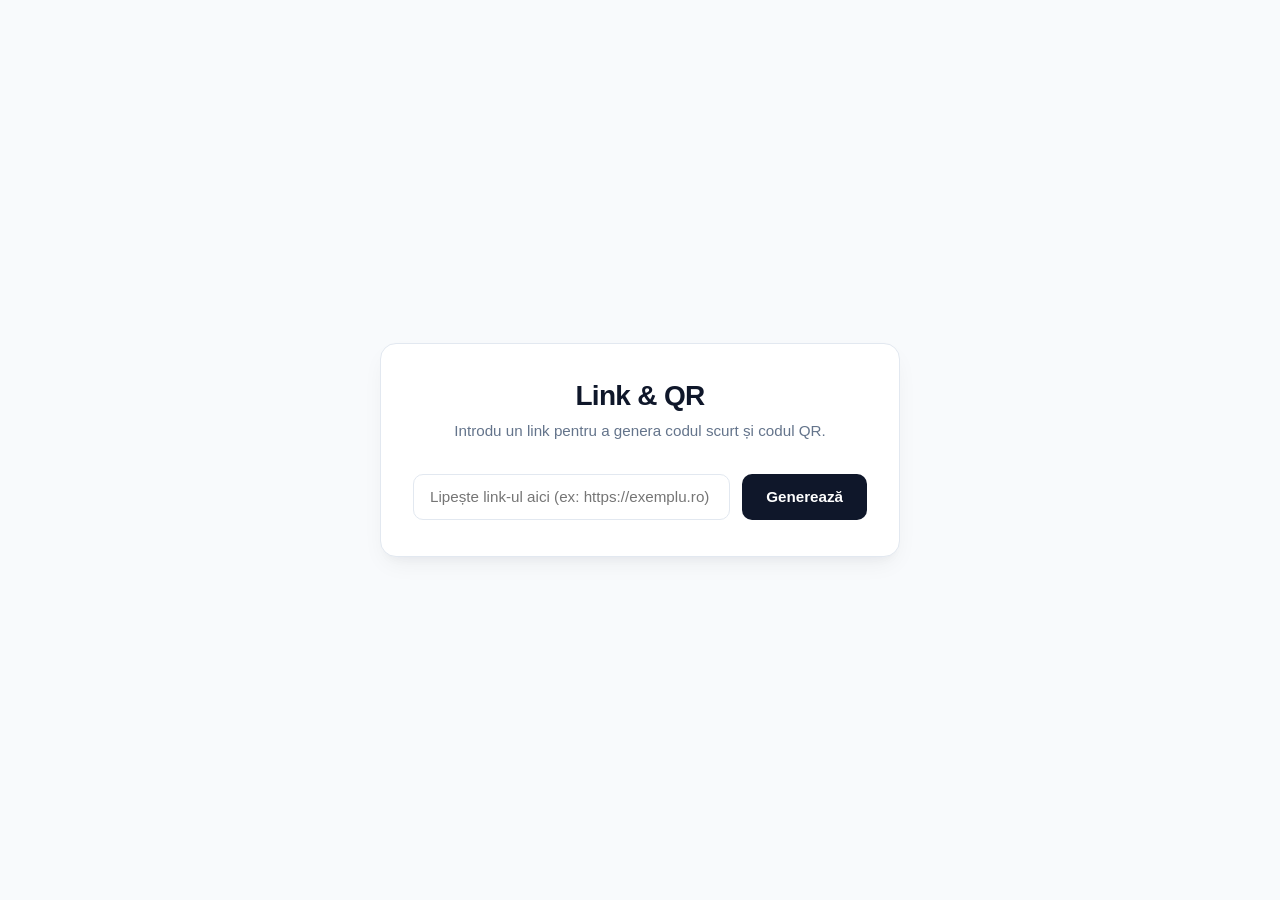
==== commit 41660a50: "feat: add URL shortening and QR code generation interface with styles and application logic" ====
--- a/index.html
+++ b/index.html
@@ -9,37 +9,38 @@
 </head>
 <body>
 
-    <main class="container" id="main-container">
-        <div class="card" id="main-card">
-            
-            <!-- Left Panel: Input & Short Link -->
-            <div class="card-left">
-                <header class="card-header">
-                    <h1 class="title">Link & QR</h1>
-                    <p class="subtitle">Introdu un link pentru a genera codul scurt și codul QR.</p>
-                </header>
+    <main class="container">
+        <div class="card">
+            <header class="card-header">
+                <h1 class="title">Link & QR</h1>
+                <p class="subtitle">Introdu un link pentru a genera codul scurt și codul QR.</p>
+            </header>
 
-                <form id="url-form" class="url-form" novalidate>
-                    <div class="input-group">
-                        <input 
-                            type="url" 
-                            id="url-input" 
-                            name="url"
-                            class="url-input" 
-                            placeholder="Lipește link-ul aici (ex: https://exemplu.ro)" 
-                            autocomplete="off" 
-                            spellcheck="false"
-                            required
-                        >
-                        <button type="submit" id="btn-submit" class="btn-submit">
-                            Generează
-                        </button>
-                    </div>
-                    <div id="error-message" class="error-message" aria-live="polite"></div>
-                </form>
+            <form id="url-form" class="url-form" novalidate>
+                <div class="input-group">
+                    <input 
+                        type="url" 
+                        id="url-input" 
+                        name="url"
+                        class="url-input" 
+                        placeholder="Lipește link-ul aici (ex: https://exemplu.ro)" 
+                        autocomplete="off" 
+                        spellcheck="false"
+                        required
+                    >
+                    <button type="submit" id="btn-submit" class="btn-submit">
+                        Generează
+                    </button>
+                </div>
+                <div id="error-message" class="error-message" aria-live="polite"></div>
+            </form>
 
-                <!-- Short Link Section -->
-                <div id="short-link-section" class="short-link-section hidden">
+            <!-- Results Section (hidden by default) -->
+            <div id="result-container" class="result-container hidden">
+                <div class="result-divider"></div>
+
+                <!-- Short Link Result -->
+                <div class="result-block">
                     <span class="result-label">Link Scurt:</span>
                     <div class="short-link-box">
                         <a id="short-link-anchor" href="#" target="_blank" class="short-link-text"></a>
@@ -52,24 +53,23 @@
                         </button>
                     </div>
                 </div>
+
+                <!-- QR Code Result -->
+                <div class="result-block qr-block">
+                    <span class="result-label">Cod QR:</span>
+                    <div class="qr-wrapper">
+                        <div id="qrcode" class="qrcode"></div>
+                    </div>
+                    <button type="button" id="btn-download-qr" class="btn-download">
+                        <svg width="15" height="15" viewBox="0 0 24 24" fill="none" stroke="currentColor" stroke-width="2" stroke-linecap="round" stroke-linejoin="round">
+                            <path d="M21 15v4a2 2 0 0 1-2 2H5a2 2 0 0 1-2-2v-4"></path>
+                            <polyline points="7 10 12 15 17 10"></polyline>
+                            <line x1="12" y1="15" x2="12" y2="3"></line>
+                        </svg>
+                        Descarcă QR
+                    </button>
+                </div>
             </div>
-
-            <!-- Right Panel: Big QR Code (visible in landscape / split view) -->
-            <div class="card-right hidden" id="qr-panel">
-                <span class="result-label qr-title">Cod QR:</span>
-                <div class="qr-wrapper">
-                    <div id="qrcode" class="qrcode"></div>
-                </div>
-                <button type="button" id="btn-download-qr" class="btn-download">
-                    <svg width="15" height="15" viewBox="0 0 24 24" fill="none" stroke="currentColor" stroke-width="2" stroke-linecap="round" stroke-linejoin="round">
-                        <path d="M21 15v4a2 2 0 0 1-2 2H5a2 2 0 0 1-2-2v-4"></path>
-                        <polyline points="7 10 12 15 17 10"></polyline>
-                        <line x1="12" y1="15" x2="12" y2="3"></line>
-                    </svg>
-                    Descarcă QR
-                </button>
-            </div>
-
         </div>
     </main>
 
--- a/css/styles.css
+++ b/css/styles.css
@@ -8,6 +8,7 @@
     --primary-color: #0f172a;
     --primary-hover: #1e293b;
     --accent-color: #2563eb;
+    --accent-hover: #1d4ed8;
     --error-color: #dc2626;
     --success-color: #16a34a;
     --radius-lg: 16px;
@@ -38,7 +39,6 @@
 .container {
     width: 100%;
     max-width: 520px;
-    transition: max-width 0.3s cubic-bezier(0.16, 1, 0.3, 1), width 0.3s cubic-bezier(0.16, 1, 0.3, 1);
 }
 
 .card {
@@ -47,15 +47,11 @@
     border-radius: var(--radius-lg);
     box-shadow: var(--shadow-md);
     padding: 2.25rem 2rem;
-    display: flex;
-    flex-direction: column;
-    gap: 1.5rem;
-    transition: all 0.3s ease;
 }
 
 .card-header {
-    text-align: left;
-    margin-bottom: 1.25rem;
+    text-align: center;
+    margin-bottom: 2rem;
 }
 
 .title {
@@ -63,7 +59,7 @@
     font-weight: 700;
     letter-spacing: -0.025em;
     color: var(--text-primary);
-    margin-bottom: 0.35rem;
+    margin-bottom: 0.5rem;
 }
 
 .subtitle {
@@ -143,6 +139,7 @@
     font-size: 0.85rem;
     color: var(--error-color);
     min-height: 1.25rem;
+    margin-top: 0.25rem;
     display: none;
 }
 
@@ -150,9 +147,29 @@
     display: block;
 }
 
-/* Results: Short Link */
-.short-link-section {
-    margin-top: 1.25rem;
+/* Results Section */
+.result-container {
+    margin-top: 1.75rem;
+    opacity: 1;
+    transition: opacity 0.3s ease;
+}
+
+.result-container.hidden {
+    display: none;
+}
+
+.result-divider {
+    height: 1px;
+    background-color: var(--border-color);
+    margin-bottom: 1.75rem;
+}
+
+.result-block {
+    margin-bottom: 1.75rem;
+}
+
+.result-block:last-child {
+    margin-bottom: 0;
 }
 
 .result-label {
@@ -162,7 +179,7 @@
     text-transform: uppercase;
     letter-spacing: 0.05em;
     color: var(--text-secondary);
-    margin-bottom: 0.45rem;
+    margin-bottom: 0.5rem;
 }
 
 .short-link-box {
@@ -177,7 +194,7 @@
 }
 
 .short-link-text {
-    font-size: 1.05rem;
+    font-size: 0.95rem;
     font-weight: 600;
     color: var(--accent-color);
     text-decoration: none;
@@ -217,17 +234,14 @@
     border-color: #a7f3d0;
 }
 
-/* Results: QR Code Panel */
-.card-right {
+/* QR Code Display */
+.qr-block {
     display: flex;
     flex-direction: column;
     align-items: center;
-    justify-content: center;
-    padding-top: 1.25rem;
-    border-top: 1px solid var(--border-color);
-}
-
-.qr-title {
+}
+
+.qr-block .result-label {
     align-self: flex-start;
 }
 
@@ -237,29 +251,26 @@
     border: 1px solid var(--border-color);
     border-radius: var(--radius-md);
     box-shadow: var(--shadow-sm);
-    display: flex;
+    display: inline-flex;
     justify-content: center;
     align-items: center;
-    margin-top: 0.25rem;
     margin-bottom: 0.85rem;
-    max-width: 100%;
 }
 
 .qrcode {
     display: flex;
     justify-content: center;
     align-items: center;
-    width: 220px;
-    height: 220px;
+    width: 190px;
+    height: 190px;
 }
 
 .qrcode img,
 .qrcode canvas,
 .qrcode svg {
     display: block;
-    width: 100% !important;
-    height: 100% !important;
-    object-fit: contain;
+    max-width: 100%;
+    height: auto;
 }
 
 .btn-download {
@@ -282,83 +293,3 @@
     border-color: #94a3b8;
     background-color: #f8fafc;
 }
-
-.hidden {
-    display: none !important;
-}
-
-/* =========================================================
-   LANDSCAPE MODE / WIDE SCREEN: BIG QR ON RIGHT HALF
-   ========================================================= */
-@media (orientation: landscape) and (min-width: 680px), (min-width: 860px) {
-    .container.has-results {
-        max-width: 1000px;
-        width: 92vw;
-    }
-
-    .card.has-results {
-        display: grid;
-        grid-template-columns: 1fr 1fr;
-        column-gap: 2.5rem;
-        row-gap: 1.5rem;
-        align-items: center;
-        padding: 2.5rem;
-    }
-
-    .card.has-results .card-left {
-        display: flex;
-        flex-direction: column;
-        justify-content: center;
-        min-width: 0;
-    }
-
-    .card.has-results .card-right {
-        display: flex;
-        flex-direction: column;
-        align-items: center;
-        justify-content: center;
-        border-top: none;
-        border-left: 1px solid var(--border-color);
-        padding-top: 0;
-        padding-left: 2.5rem;
-        width: 100%;
-        height: 100%;
-    }
-
-    .card.has-results .qr-title {
-        align-self: center;
-        margin-bottom: 0.5rem;
-    }
-
-    .card.has-results .qr-wrapper {
-        padding: 1.25rem;
-        margin-bottom: 1rem;
-    }
-
-    /* Big QR Code sizing dynamically scaling with viewport */
-    .card.has-results .qrcode {
-        width: min(40vw, 55vh, 360px);
-        height: min(40vw, 55vh, 360px);
-    }
-}
-
-/* Extra large screens / projectors */
-@media (min-width: 1200px) and (min-height: 600px) {
-    .container.has-results {
-        max-width: 1120px;
-    }
-
-    .card.has-results {
-        column-gap: 3.5rem;
-        padding: 3rem;
-    }
-
-    .card.has-results .card-right {
-        padding-left: 3.5rem;
-    }
-
-    .card.has-results .qrcode {
-        width: min(38vw, 60vh, 420px);
-        height: min(38vw, 60vh, 420px);
-    }
-}
